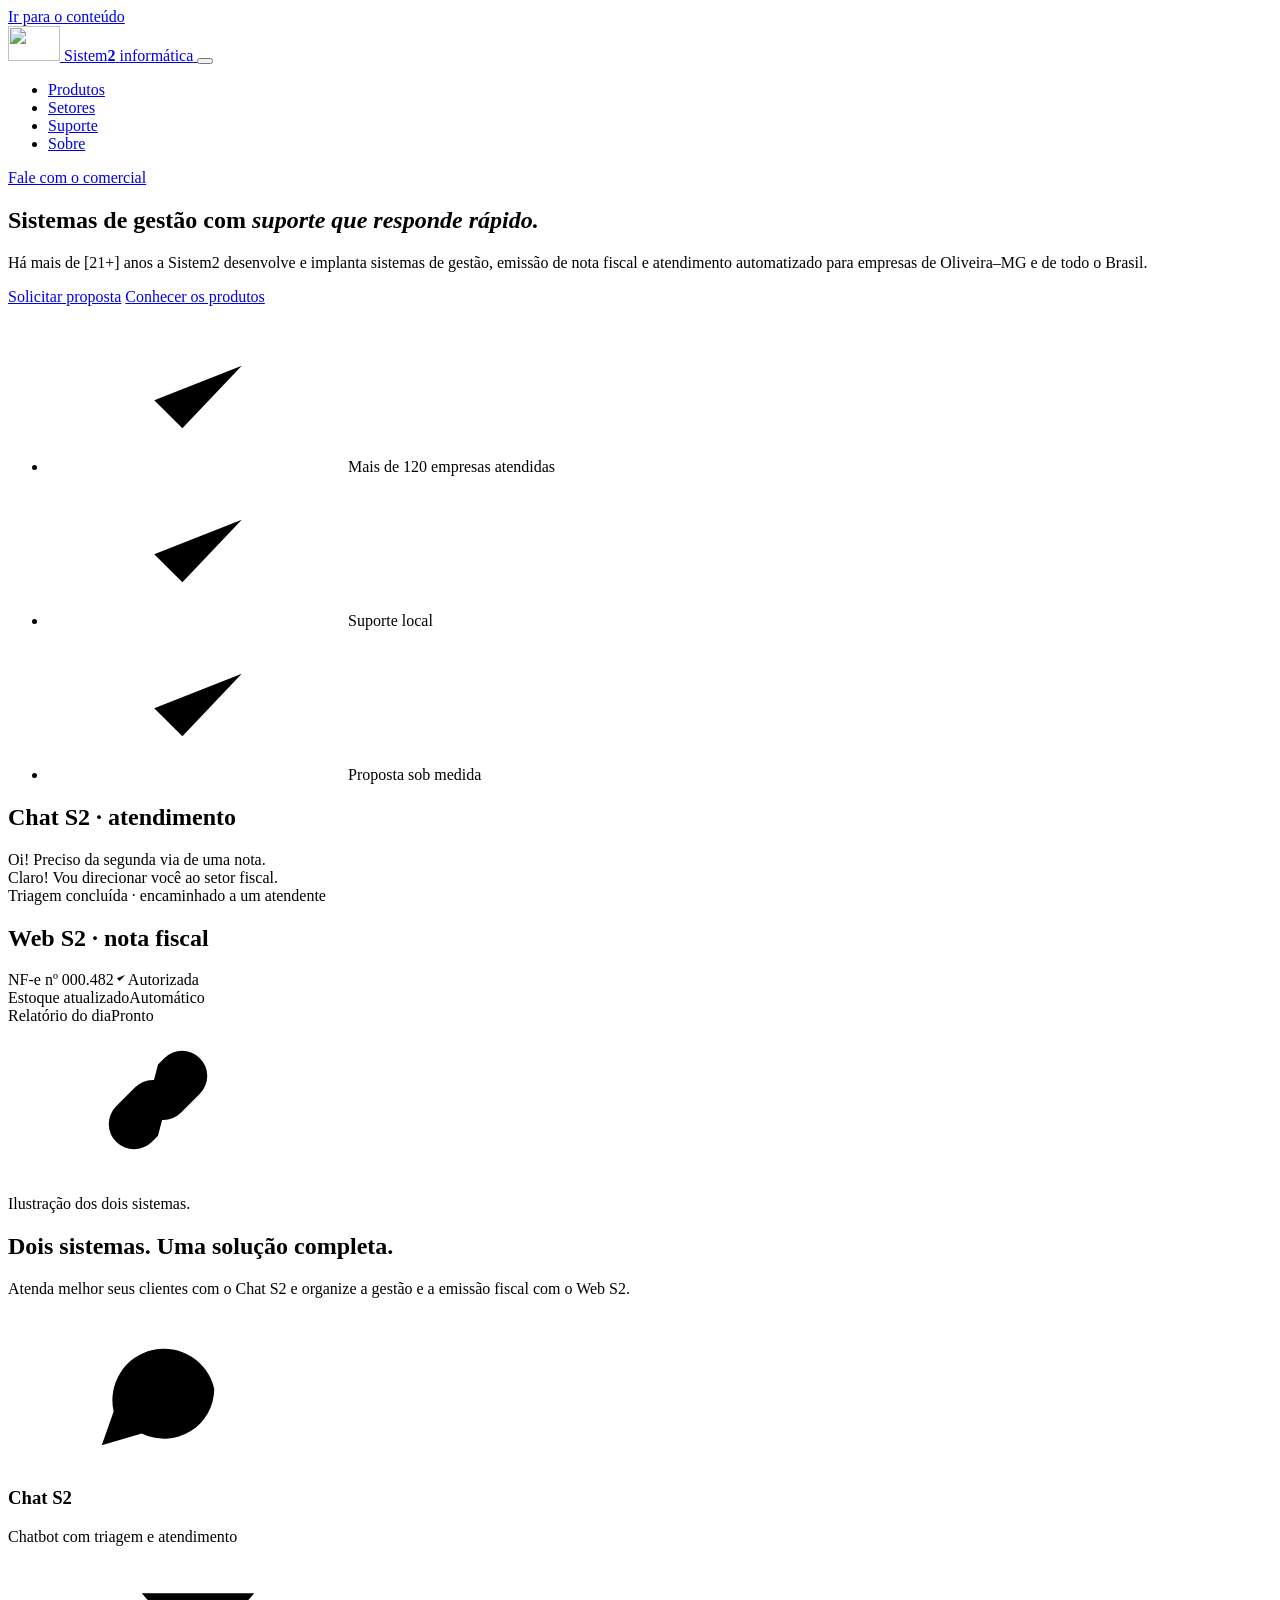
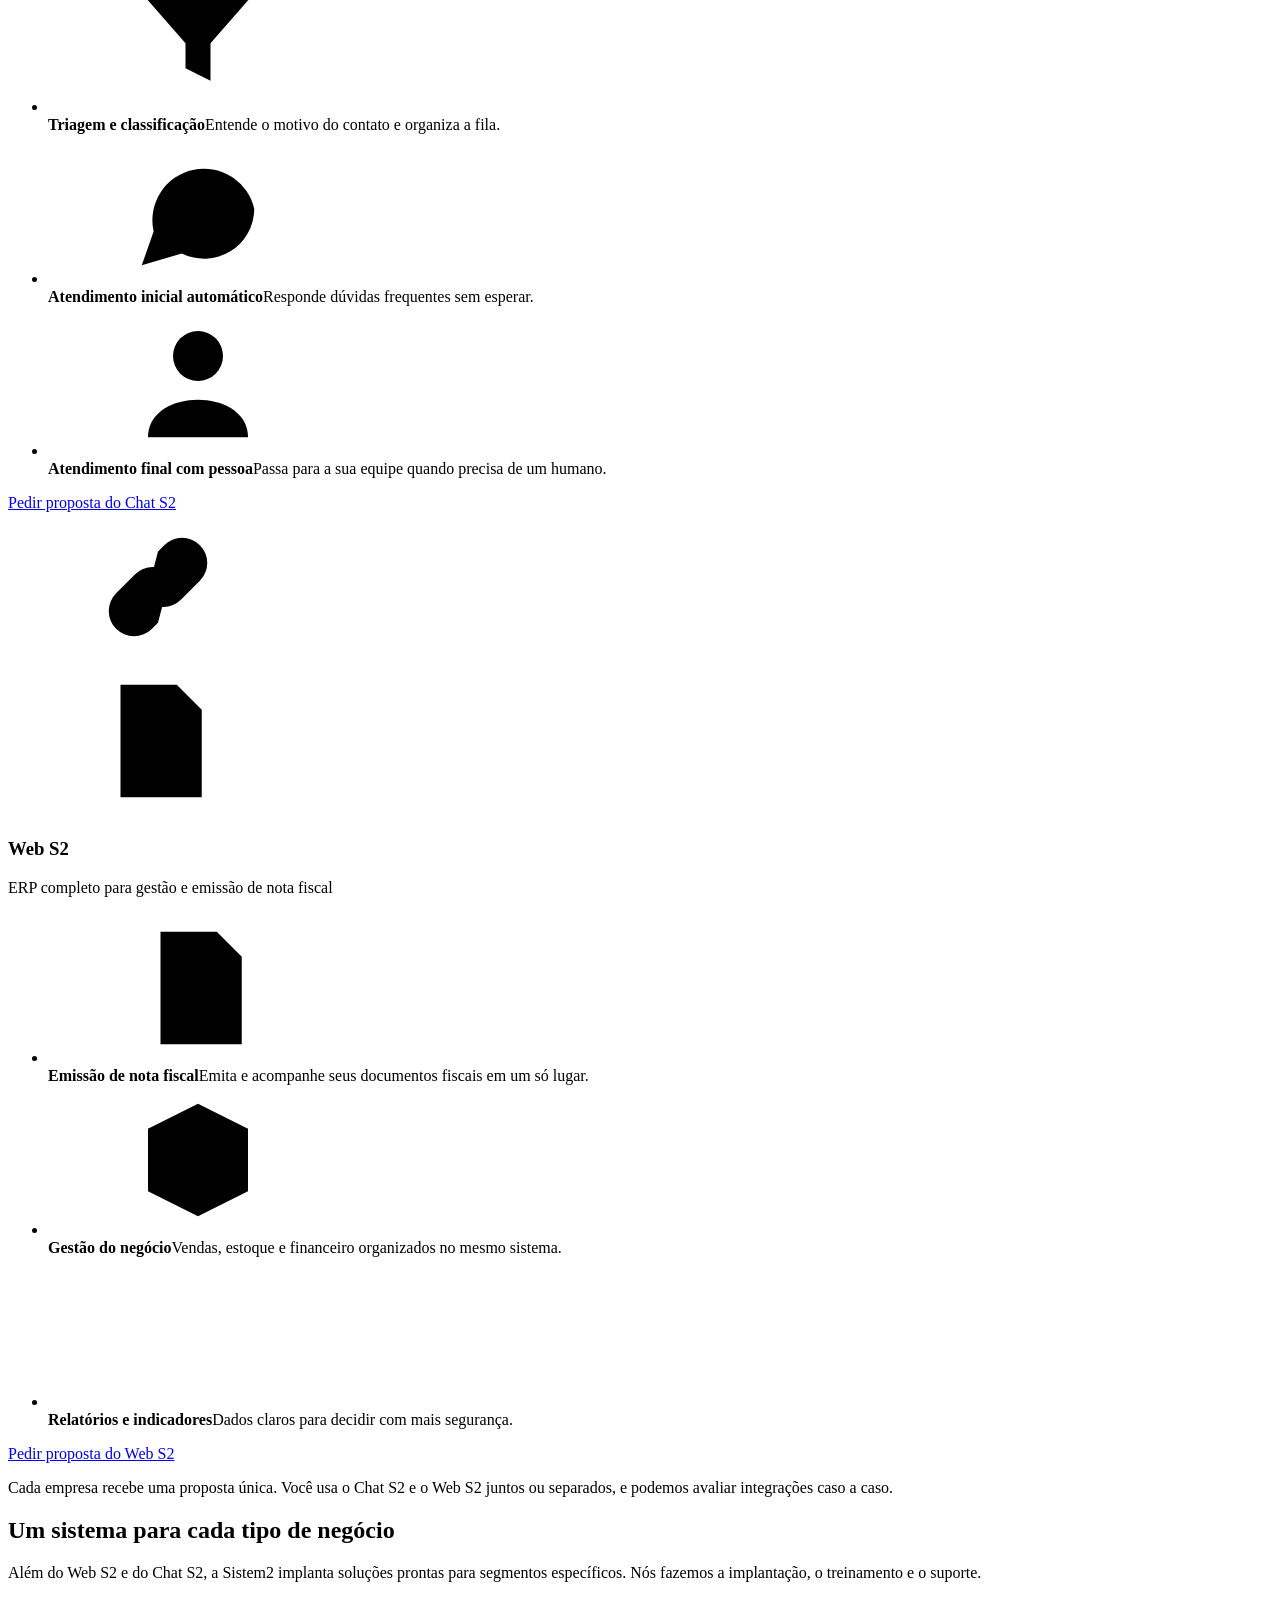
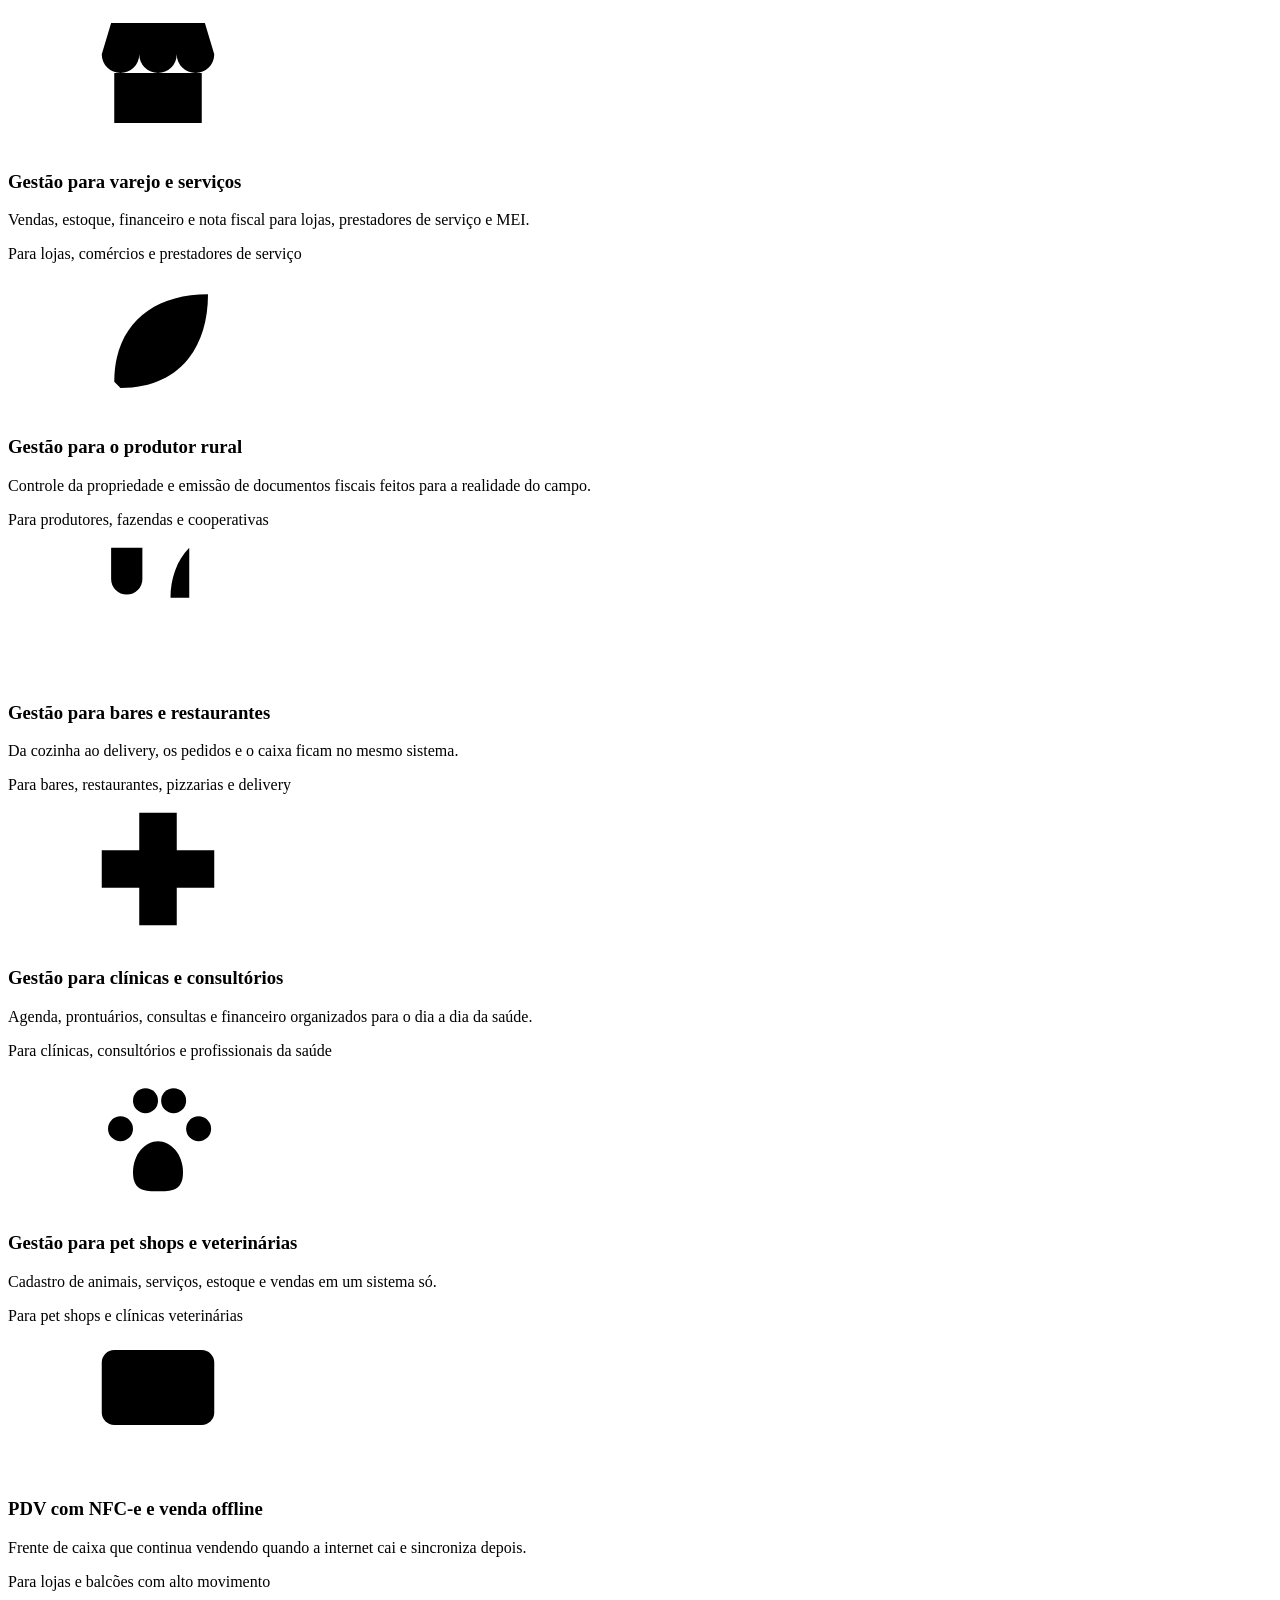
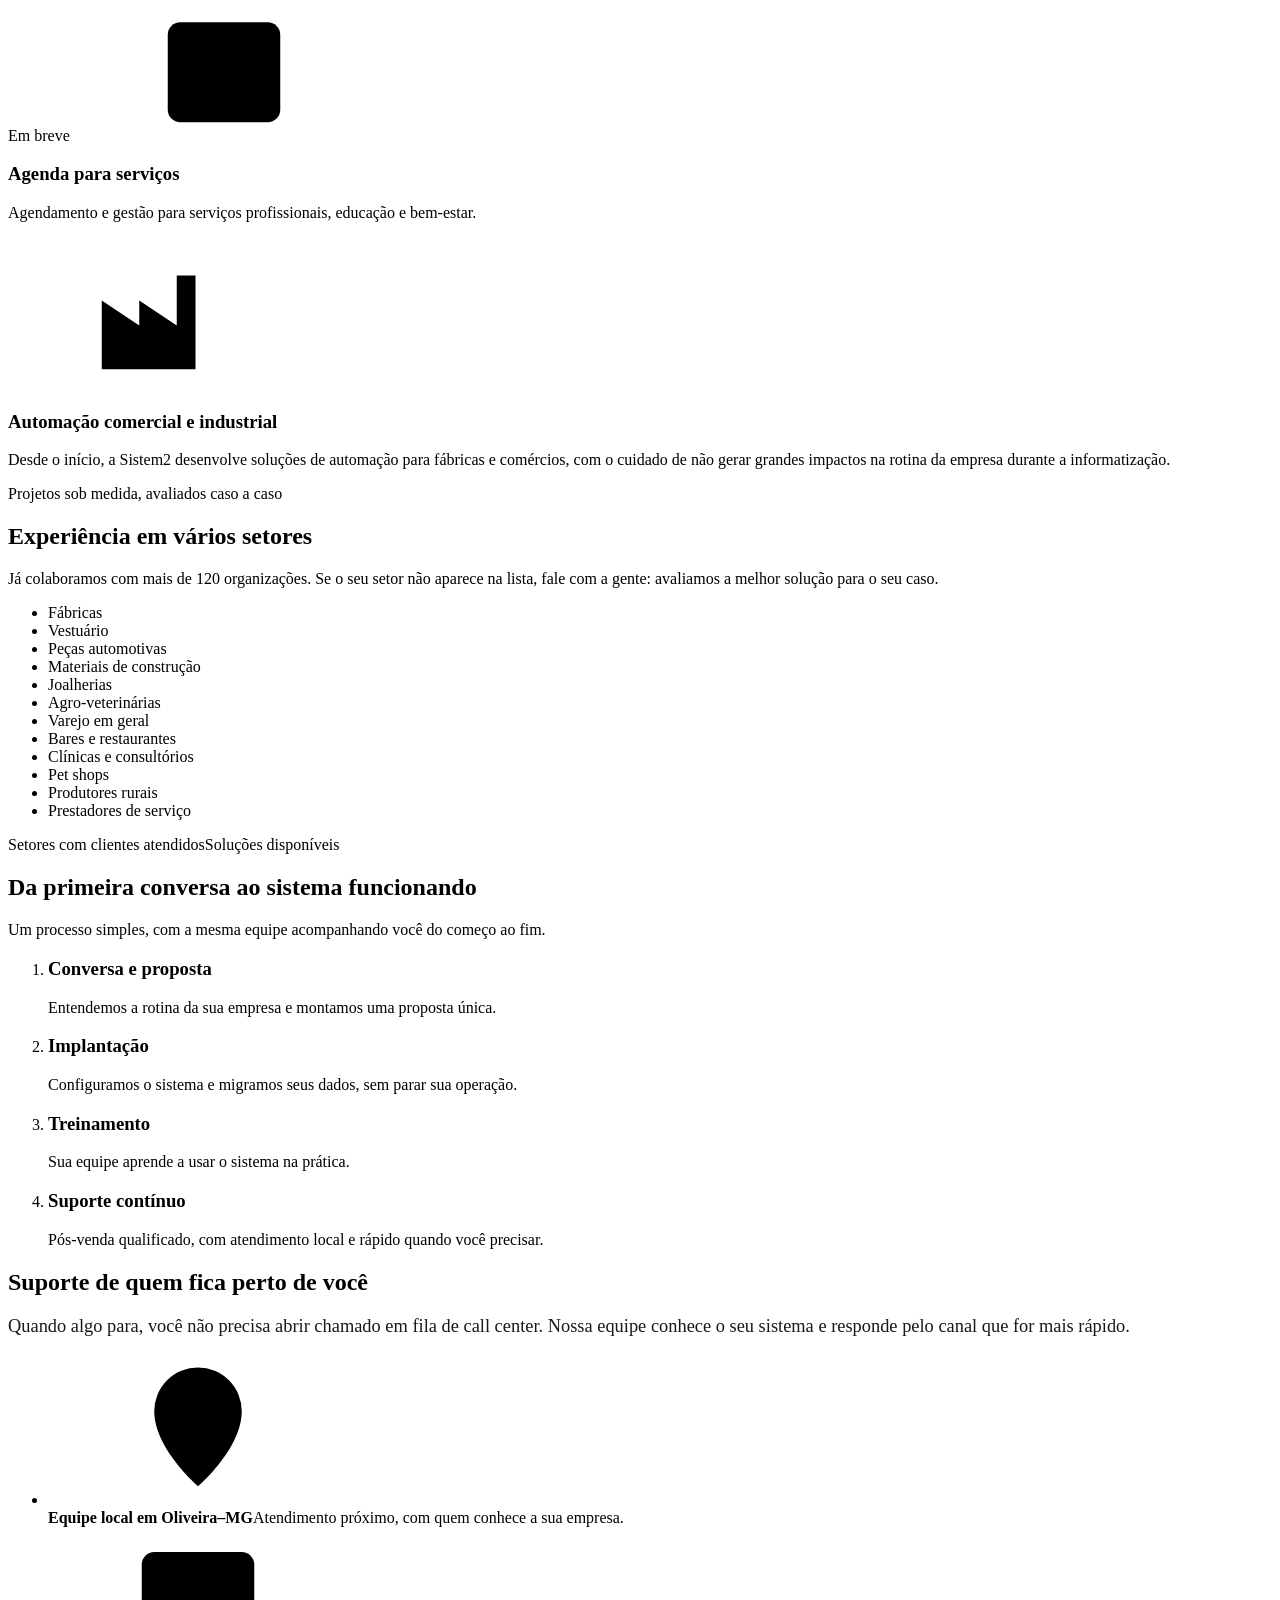
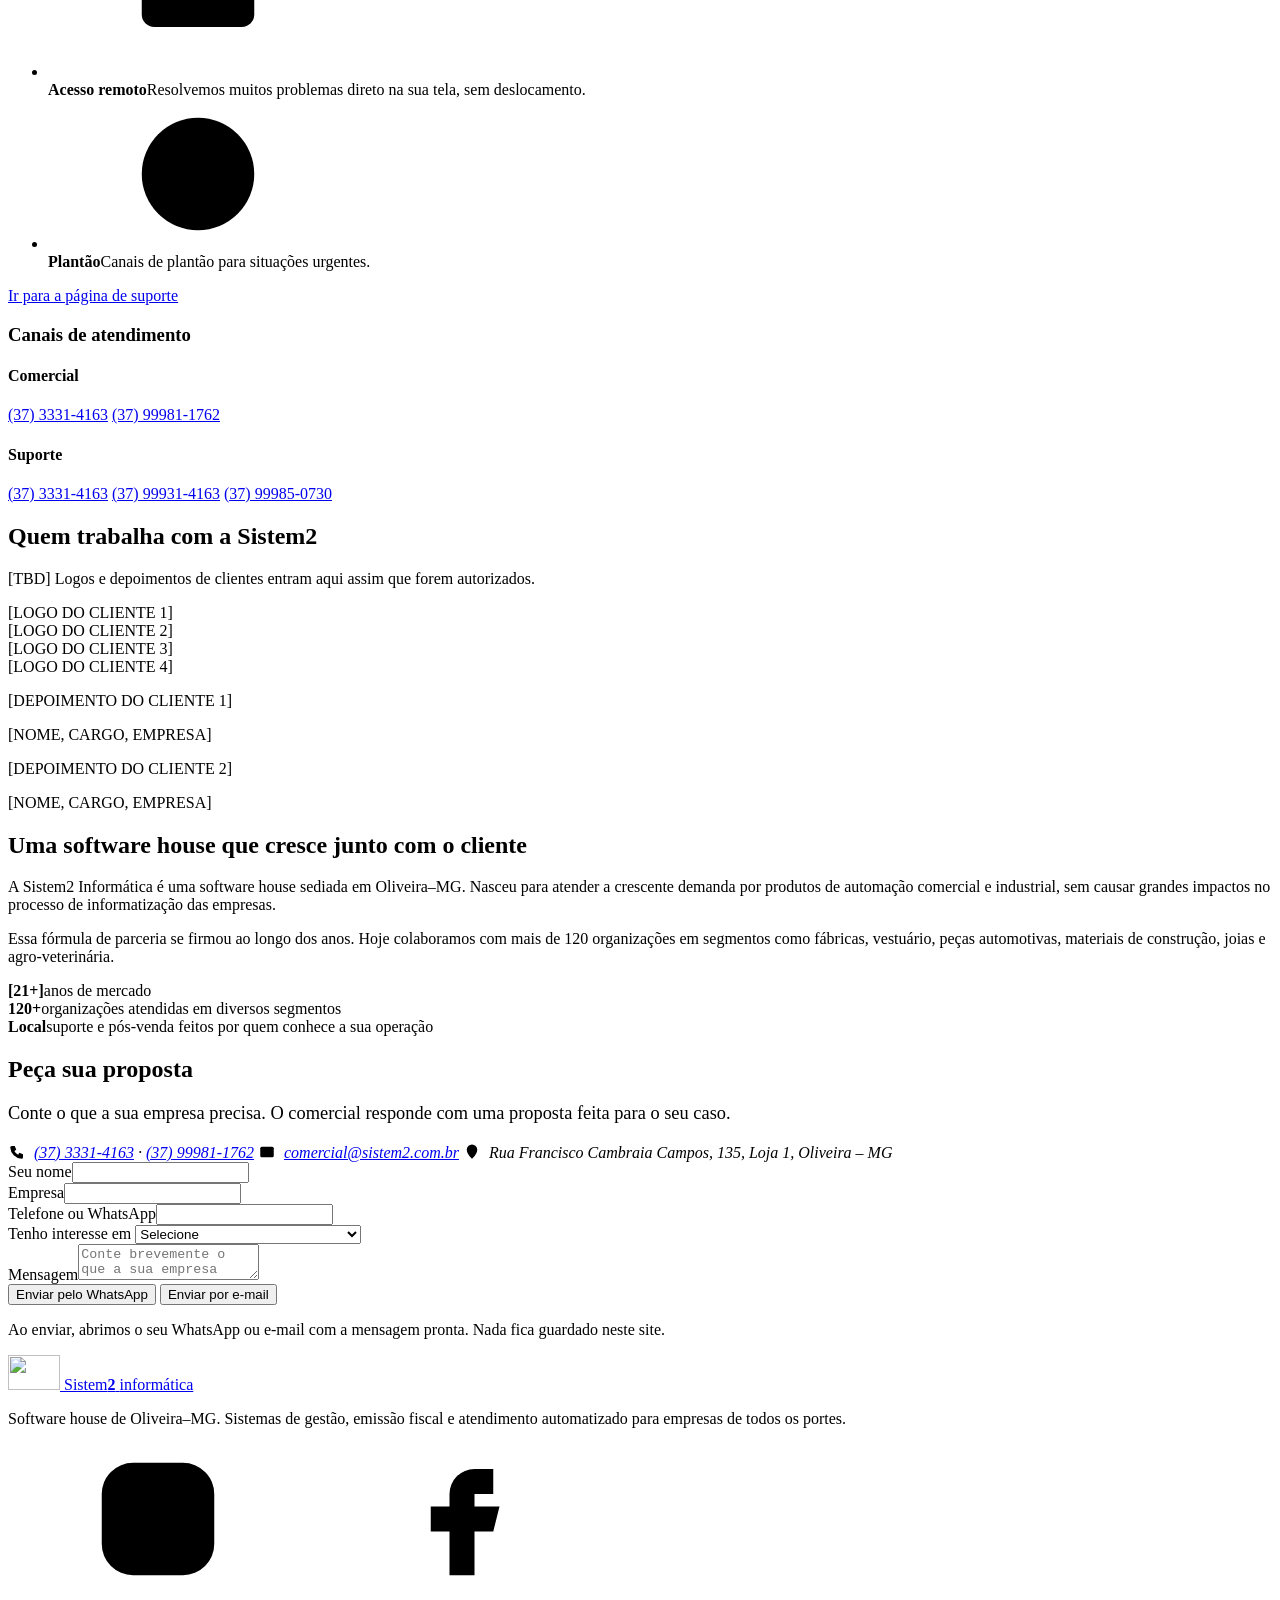
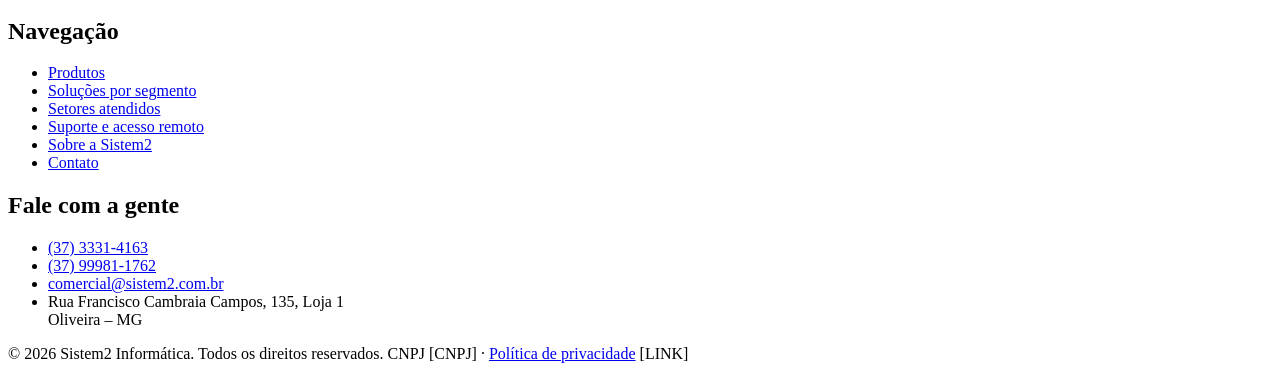
==== index.html @ 1f95187e "Add files via upload" ====
<!DOCTYPE html>
<html lang="pt-BR">
<head>
  <meta charset="utf-8">
  <meta name="viewport" content="width=device-width, initial-scale=1">
  <title>Sistem2 Informática — Software house em Oliveira–MG</title>
  <meta name="description" content="Software house de Oliveira–MG. Sistemas de gestão e emissão fiscal (Web S2), chatbot de atendimento (Chat S2) e soluções por segmento, com suporte local e rápido.">
  <meta name="theme-color" content="#d3161c">
  <meta property="og:title" content="Sistem2 Informática — Software house em Oliveira–MG">
  <meta property="og:description" content="Sistemas de gestão, emissão fiscal e atendimento automatizado, com suporte local e rápido.">
  <meta property="og:type" content="website">
  <meta property="og:locale" content="pt_BR">
  <link rel="icon" href="assets/img/logo-mark.svg" type="image/svg+xml">
  <link rel="preconnect" href="https://fonts.googleapis.com">
  <link rel="preconnect" href="https://fonts.gstatic.com" crossorigin>
  <link href="https://fonts.googleapis.com/css2?family=Bricolage+Grotesque:opsz,wght@12..96,500..800&family=Figtree:wght@400;500;600;700&display=swap" rel="stylesheet">
  <link rel="stylesheet" href="assets/css/styles.css">
  <script type="application/ld+json">
  {
    "@context": "https://schema.org",
    "@type": "Organization",
    "name": "Sistem2 Informática",
    "url": "http://sistem2.com.br",
    "email": "comercial@sistem2.com.br",
    "telephone": "+55-37-3331-4163",
    "address": {
      "@type": "PostalAddress",
      "streetAddress": "Rua Francisco Cambraia Campos, 135, Loja 1",
      "addressLocality": "Oliveira",
      "addressRegion": "MG",
      "addressCountry": "BR"
    }
  }
  </script>
</head>
<body>
<svg xmlns="http://www.w3.org/2000/svg" style="display:none" aria-hidden="true">
  <symbol id="i-chat" viewBox="0 0 24 24"><path d="M21 12a8 8 0 0 1-11.6 7.1L3 21l1.9-5.4A8 8 0 1 1 21 12z"/><path d="M8.5 12h.01M12 12h.01M15.5 12h.01"/></symbol>
  <symbol id="i-doc" viewBox="0 0 24 24"><path d="M6 3h9l4 4v14H6z"/><path d="M14 3v5h5M9 13h7M9 17h5"/></symbol>
  <symbol id="i-funnel" viewBox="0 0 24 24"><path d="M3 5h18l-7 8v6l-4-2v-4z"/></symbol>
  <symbol id="i-user" viewBox="0 0 24 24"><circle cx="12" cy="8" r="4"/><path d="M4 21c0-4 4-6 8-6s8 2 8 6"/></symbol>
  <symbol id="i-chart" viewBox="0 0 24 24"><path d="M5 20V11M11 20V4M17 20v-7M3 20h18"/></symbol>
  <symbol id="i-box" viewBox="0 0 24 24"><path d="M12 3l8 4v10l-8 4-8-4V7z"/><path d="M4 7l8 4 8-4M12 11v10"/></symbol>
  <symbol id="i-link" viewBox="0 0 24 24"><path d="M10 14a4 4 0 0 0 5.7 0l3-3a4 4 0 0 0-5.7-5.7l-1 1M14 10a4 4 0 0 0-5.7 0l-3 3a4 4 0 0 0 5.7 5.7l1-1"/></symbol>
  <symbol id="i-check" viewBox="0 0 24 24"><path d="M5 12.5l4.5 4.5L19 7"/></symbol>
  <symbol id="i-phone" viewBox="0 0 24 24"><path d="M5 4h4l2 5-2.5 1.5a11 11 0 0 0 5 5L15 13l5 2v4a2 2 0 0 1-2 2A16 16 0 0 1 3 6a2 2 0 0 1 2-2z"/></symbol>
  <symbol id="i-shield" viewBox="0 0 24 24"><path d="M12 3l8 3v6c0 5-3.5 8-8 9-4.5-1-8-4-8-9V6z"/><path d="M8.5 12l2.5 2.5 4.5-5"/></symbol>
  <symbol id="i-gear" viewBox="0 0 24 24"><circle cx="12" cy="12" r="3.5"/><path d="M12 2.5v3M12 18.5v3M2.5 12h3M18.5 12h3M5.3 5.3l2.1 2.1M16.6 16.6l2.1 2.1M5.3 18.7l2.1-2.1M16.6 7.4l2.1-2.1"/></symbol>
  <symbol id="i-gauge" viewBox="0 0 24 24"><path d="M4 17a8.5 8.5 0 1 1 16 0"/><path d="M12 17l4-5"/></symbol>
  <symbol id="i-store" viewBox="0 0 24 24"><path d="M3 9l1.5-5h15L21 9a3 3 0 0 1-6 0 3 3 0 0 1-6 0 3 3 0 0 1-6 0z"/><path d="M5 12v8h14v-8"/></symbol>
  <symbol id="i-leaf" viewBox="0 0 24 24"><path d="M5 19c0-9 6-14 15-14 0 9-5 15-14 15"/><path d="M5 19l8-8"/></symbol>
  <symbol id="i-utensils" viewBox="0 0 24 24"><path d="M7 3v8M4.5 3v5a2.5 2.5 0 0 0 5 0V3M7 11v10M17 3c-2 2-3 5-3 8h3v10"/></symbol>
  <symbol id="i-cross" viewBox="0 0 24 24"><path d="M9 3h6v6h6v6h-6v6H9v-6H3V9h6z"/></symbol>
  <symbol id="i-paw" viewBox="0 0 24 24"><circle cx="6" cy="11" r="2"/><circle cx="10" cy="6.5" r="2"/><circle cx="14.5" cy="6.5" r="2"/><circle cx="18.5" cy="11" r="2"/><path d="M8 18c0-3 2-5 4-5s4 2 4 5-2 3-4 3-4 0-4-3z"/></symbol>
  <symbol id="i-pos" viewBox="0 0 24 24"><rect x="3" y="4" width="18" height="12" rx="2"/><path d="M8 20h8M12 16v4"/></symbol>
  <symbol id="i-calendar" viewBox="0 0 24 24"><rect x="3" y="5" width="18" height="16" rx="2"/><path d="M3 10h18M8 3v4M16 3v4"/></symbol>
  <symbol id="i-factory" viewBox="0 0 24 24"><path d="M3 21V10l6 4v-4l6 4V6h3v15z"/><path d="M3 21h18"/></symbol>
  <symbol id="i-mail" viewBox="0 0 24 24"><rect x="3" y="5" width="18" height="14" rx="2"/><path d="M3 7l9 6 9-6"/></symbol>
  <symbol id="i-pin" viewBox="0 0 24 24"><path d="M12 21s7-6 7-12a7 7 0 0 0-14 0c0 6 7 12 7 12z"/><circle cx="12" cy="9" r="2.5"/></symbol>
  <symbol id="i-clock" viewBox="0 0 24 24"><circle cx="12" cy="12" r="9"/><path d="M12 7v5l3 2"/></symbol>
  <symbol id="i-download" viewBox="0 0 24 24"><path d="M12 4v11M7 11l5 5 5-5M5 20h14"/></symbol>
  <symbol id="i-monitor" viewBox="0 0 24 24"><rect x="3" y="4" width="18" height="12" rx="2"/><path d="M8 20h8M12 16v4"/></symbol>
  <symbol id="i-instagram" viewBox="0 0 24 24"><rect x="3" y="3" width="18" height="18" rx="5"/><circle cx="12" cy="12" r="4"/><path d="M17.5 6.5h.01"/></symbol>
  <symbol id="i-facebook" viewBox="0 0 24 24"><path d="M14 8h3V4h-3a4 4 0 0 0-4 4v2H7v4h3v7h4v-7h3l1-4h-4V8z"/></symbol>
  <symbol id="i-wrench" viewBox="0 0 24 24"><path d="M14.5 6.5a4 4 0 0 0 4.9 4.9L21 13l-8 8-3-3 8-8z" transform="translate(-1.5 -1.5)"/><path d="M3 21l5-5"/></symbol>
</svg>

<a class="skip-link" href="#conteudo">Ir para o conteúdo</a>
<header class="site-header">
  <div class="wrap header-inner">
    <a class="brand" href="index.html" aria-label="Sistem2 Informática — página inicial">
      <img src="assets/img/logo-mark.svg" alt="" width="52" height="35">
      <span class="brand-text">
        <span class="brand-name">Sistem<b>2</b></span>
        <span class="brand-sub">informática</span>
      </span>
    </a>
    <button class="nav-toggle" type="button" aria-expanded="false" aria-controls="menu" aria-label="Abrir menu"><span></span></button>
    <nav class="nav" id="menu" aria-label="Principal">
      <ul>
        <li><a href="index.html#produtos">Produtos</a></li>
        <li><a href="index.html#setores">Setores</a></li>
        <li><a href="suporte.html" >Suporte</a></li>
        <li><a href="index.html#sobre">Sobre</a></li>
      </ul>
      <a class="btn btn-primary" href="index.html#contato">Fale com o comercial</a>
    </nav>
  </div>
</header>


<main id="conteudo">

  <!-- ===== Hero ===== -->
  <section class="hero" aria-labelledby="hero-title">
    <div class="wrap hero-grid">
      <div class="hero-intro">
        <h1 id="hero-title">Sistemas de gestão com <em>suporte que responde rápido.</em></h1>
        <p class="hero-lead">Há mais de <span class="tbd">[21+]</span> anos a Sistem2 desenvolve e implanta sistemas de gestão, emissão de nota fiscal e atendimento automatizado para empresas de Oliveira–MG e de todo o Brasil.</p>
        <div class="hero-actions">
          <a class="btn btn-primary" href="#contato">Solicitar proposta</a>
          <a class="btn btn-ghost" href="#produtos">Conhecer os produtos</a>
        </div>
        <ul class="hero-proof">
          <li><svg class="i" aria-hidden="true"><use href="#i-check"/></svg>Mais de 120 empresas atendidas</li>
          <li><svg class="i" aria-hidden="true"><use href="#i-check"/></svg>Suporte local</li>
          <li><svg class="i" aria-hidden="true"><use href="#i-check"/></svg>Proposta sob medida</li>
        </ul>
      </div>

      <div>
        <div class="stage" aria-label="Exemplo: atendimento automatizado e emissão de nota fiscal funcionando juntos">
          <div class="stage-card chat">
            <h2><span class="dot"></span>Chat S2 · atendimento</h2>
            <div class="bubble in">Oi! Preciso da segunda via de uma nota.</div>
            <div class="bubble out">Claro! Vou direcionar você ao setor fiscal.</div>
            <div class="bubble sys">Triagem concluída · encaminhado a um atendente</div>
          </div>
          <div class="stage-card nfe">
            <h2><span class="dot"></span>Web S2 · nota fiscal</h2>
            <div class="nf-row"><span>NF-e nº 000.482</span><span class="badge"><svg class="i" width="14" height="14" aria-hidden="true"><use href="#i-check"/></svg>Autorizada</span></div>
            <div class="nf-row"><span>Estoque atualizado</span><span>Automático</span></div>
            <div class="nf-row"><span>Relatório do dia</span><span>Pronto</span></div>
          </div>
          <div class="stage-link" aria-hidden="true"><svg class="i"><use href="#i-link"/></svg></div>
        </div>
        <p class="stage-note">Ilustração dos dois sistemas.</p>
      </div>
    </div>
  </section>

  <!-- ===== Produtos principais ===== -->
  <section class="band on-dark" id="produtos" aria-labelledby="produtos-title">
    <div class="wrap band-pad">
      <div class="section-head center">
        <h2 id="produtos-title">Dois sistemas. Uma solução completa.</h2>
        <p>Atenda melhor seus clientes com o Chat S2 e organize a gestão e a emissão fiscal com o Web S2.</p>
      </div>

      <div class="products">
        <article class="product">
          <svg class="i product-icon" aria-hidden="true"><use href="#i-chat"/></svg>
          <h3>Chat <b>S2</b></h3>
          <p class="kind">Chatbot com triagem e atendimento</p>
          <ul>
            <li><svg class="i" aria-hidden="true"><use href="#i-funnel"/></svg><div><strong>Triagem e classificação</strong><span>Entende o motivo do contato e organiza a fila.</span></div></li>
            <li><svg class="i" aria-hidden="true"><use href="#i-chat"/></svg><div><strong>Atendimento inicial automático</strong><span>Responde dúvidas frequentes sem esperar.</span></div></li>
            <li><svg class="i" aria-hidden="true"><use href="#i-user"/></svg><div><strong>Atendimento final com pessoa</strong><span>Passa para a sua equipe quando precisa de um humano.</span></div></li>
          </ul>
          <a class="btn btn-primary" href="#contato" data-interest="Chat S2">Pedir proposta do Chat S2</a>
        </article>

        <div class="chain" aria-hidden="true"><span><svg class="i"><use href="#i-link"/></svg></span></div>

        <article class="product">
          <svg class="i product-icon" aria-hidden="true"><use href="#i-doc"/></svg>
          <h3>Web <b>S2</b></h3>
          <p class="kind">ERP completo para gestão e emissão de nota fiscal</p>
          <ul>
            <li><svg class="i" aria-hidden="true"><use href="#i-doc"/></svg><div><strong>Emissão de nota fiscal</strong><span>Emita e acompanhe seus documentos fiscais em um só lugar.</span></div></li>
            <li><svg class="i" aria-hidden="true"><use href="#i-box"/></svg><div><strong>Gestão do negócio</strong><span>Vendas, estoque e financeiro organizados no mesmo sistema.</span></div></li>
            <li><svg class="i" aria-hidden="true"><use href="#i-chart"/></svg><div><strong>Relatórios e indicadores</strong><span>Dados claros para decidir com mais segurança.</span></div></li>
          </ul>
          <a class="btn btn-primary" href="#contato" data-interest="Web S2">Pedir proposta do Web S2</a>
        </article>
      </div>

      <p class="products-note">Cada empresa recebe uma proposta única. Você usa o Chat S2 e o Web S2 juntos ou separados, e podemos avaliar integrações caso a caso.</p>
    </div>
  </section>

  <!-- ===== Soluções por segmento ===== -->
  <section class="section light" id="solucoes" aria-labelledby="solucoes-title">
    <div class="wrap">
      <div class="section-head">
        <h2 id="solucoes-title">Um sistema para cada tipo de negócio</h2>
        <p>Além do Web S2 e do Chat S2, a Sistem2 implanta soluções prontas para segmentos específicos. Nós fazemos a implantação, o treinamento e o suporte.</p>
      </div>

      <div class="solutions">
        <article class="solution">
          <svg class="i ico" aria-hidden="true"><use href="#i-store"/></svg>
          <h3>Gestão para varejo e serviços</h3>
          <p>Vendas, estoque, financeiro e nota fiscal para lojas, prestadores de serviço e MEI.</p>
          <span class="for">Para lojas, comércios e prestadores de serviço</span>
        </article>
        <article class="solution">
          <svg class="i ico" aria-hidden="true"><use href="#i-leaf"/></svg>
          <h3>Gestão para o produtor rural</h3>
          <p>Controle da propriedade e emissão de documentos fiscais feitos para a realidade do campo.</p>
          <span class="for">Para produtores, fazendas e cooperativas</span>
        </article>
        <article class="solution">
          <svg class="i ico" aria-hidden="true"><use href="#i-utensils"/></svg>
          <h3>Gestão para bares e restaurantes</h3>
          <p>Da cozinha ao delivery, os pedidos e o caixa ficam no mesmo sistema.</p>
          <span class="for">Para bares, restaurantes, pizzarias e delivery</span>
        </article>
        <article class="solution">
          <svg class="i ico" aria-hidden="true"><use href="#i-cross"/></svg>
          <h3>Gestão para clínicas e consultórios</h3>
          <p>Agenda, prontuários, consultas e financeiro organizados para o dia a dia da saúde.</p>
          <span class="for">Para clínicas, consultórios e profissionais da saúde</span>
        </article>
        <article class="solution">
          <svg class="i ico" aria-hidden="true"><use href="#i-paw"/></svg>
          <h3>Gestão para pet shops e veterinárias</h3>
          <p>Cadastro de animais, serviços, estoque e vendas em um sistema só.</p>
          <span class="for">Para pet shops e clínicas veterinárias</span>
        </article>
        <article class="solution">
          <svg class="i ico" aria-hidden="true"><use href="#i-pos"/></svg>
          <h3>PDV com NFC-e e venda offline</h3>
          <p>Frente de caixa que continua vendendo quando a internet cai e sincroniza depois.</p>
          <span class="for">Para lojas e balcões com alto movimento</span>
        </article>
        <article class="solution soon">
          <span class="soon-tag">Em breve</span>
          <svg class="i ico" aria-hidden="true"><use href="#i-calendar"/></svg>
          <h3>Agenda para serviços</h3>
          <p>Agendamento e gestão para serviços profissionais, educação e bem-estar.</p>
        </article>
        <article class="solution wide">
          <svg class="i ico" aria-hidden="true"><use href="#i-factory"/></svg>
          <h3>Automação comercial e industrial</h3>
          <p>Desde o início, a Sistem2 desenvolve soluções de automação para fábricas e comércios, com o cuidado de não gerar grandes impactos na rotina da empresa durante a informatização.</p>
          <span class="for">Projetos sob medida, avaliados caso a caso</span>
        </article>
      </div>
    </div>
  </section>

  <!-- ===== Setores ===== -->
  <section class="section tint" id="setores" aria-labelledby="setores-title">
    <div class="wrap sectors">
      <div class="section-head" style="margin-bottom:0">
        <h2 id="setores-title">Experiência em vários setores</h2>
        <p style="color:var(--ink-soft)">Já colaboramos com mais de 120 organizações. Se o seu setor não aparece na lista, fale com a gente: avaliamos a melhor solução para o seu caso.</p>
      </div>
      <div>
        <ul class="sector-list">
          <li class="on">Fábricas</li>
          <li class="on">Vestuário</li>
          <li class="on">Peças automotivas</li>
          <li class="on">Materiais de construção</li>
          <li class="on">Joalherias</li>
          <li class="on">Agro-veterinárias</li>
          <li>Varejo em geral</li>
          <li>Bares e restaurantes</li>
          <li>Clínicas e consultórios</li>
          <li>Pet shops</li>
          <li>Produtores rurais</li>
          <li>Prestadores de serviço</li>
        </ul>
        <p class="legend"><span><i style="background:var(--red)"></i>Setores com clientes atendidos</span><span><i style="background:var(--line)"></i>Soluções disponíveis</span></p>
      </div>
    </div>
  </section>

  <!-- ===== Como trabalhamos ===== -->
  <section class="section light" aria-labelledby="como-title">
    <div class="wrap">
      <div class="section-head">
        <h2 id="como-title">Da primeira conversa ao sistema funcionando</h2>
        <p>Um processo simples, com a mesma equipe acompanhando você do começo ao fim.</p>
      </div>
      <ol class="steps">
        <li><h3>Conversa e proposta</h3><p>Entendemos a rotina da sua empresa e montamos uma proposta única.</p></li>
        <li><h3>Implantação</h3><p>Configuramos o sistema e migramos seus dados, sem parar sua operação.</p></li>
        <li><h3>Treinamento</h3><p>Sua equipe aprende a usar o sistema na prática.</p></li>
        <li><h3>Suporte contínuo</h3><p>Pós-venda qualificado, com atendimento local e rápido quando você precisar.</p></li>
      </ol>
    </div>
  </section>

  <!-- ===== Atendimento ===== -->
  <section class="band on-dark" id="atendimento" aria-labelledby="atend-title">
    <div class="wrap band-pad">
      <div class="support">
        <div>
          <h2 id="atend-title">Suporte de quem fica perto de você</h2>
          <p style="font-size:1.15rem;opacity:.9">Quando algo para, você não precisa abrir chamado em fila de call center. Nossa equipe conhece o seu sistema e responde pelo canal que for mais rápido.</p>
          <ul class="support-list">
            <li><svg class="i" aria-hidden="true"><use href="#i-pin"/></svg><div><strong>Equipe local em Oliveira–MG</strong><span>Atendimento próximo, com quem conhece a sua empresa.</span></div></li>
            <li><svg class="i" aria-hidden="true"><use href="#i-monitor"/></svg><div><strong>Acesso remoto</strong><span>Resolvemos muitos problemas direto na sua tela, sem deslocamento.</span></div></li>
            <li><svg class="i" aria-hidden="true"><use href="#i-clock"/></svg><div><strong>Plantão</strong><span>Canais de plantão para situações urgentes.</span></div></li>
          </ul>
          <a class="btn btn-light" href="suporte.html">Ir para a página de suporte</a>
        </div>
        <div class="contact-card">
          <h3>Canais de atendimento</h3>
          <div class="phone-group">
            <h4>Comercial</h4>
            <a href="tel:+553733314163">(37) 3331-4163</a>
            <a href="tel:+5537999811762">(37) 99981-1762</a>
          </div>
          <div class="phone-group">
            <h4>Suporte</h4>
            <a href="tel:+553733314163">(37) 3331-4163</a>
            <a href="tel:+5537999314163">(37) 99931-4163</a>
            <a href="tel:+5537999850730">(37) 99985-0730</a>
          </div>
        </div>
      </div>
    </div>
  </section>

  <!-- ===== Clientes (TBD) ===== -->
  <section class="section light" id="clientes" aria-labelledby="clientes-title">
    <div class="wrap">
      <div class="section-head">
        <h2 id="clientes-title">Quem trabalha com a Sistem2</h2>
        <p><span class="tbd">[TBD]</span> Logos e depoimentos de clientes entram aqui assim que forem autorizados.</p>
      </div>
      <div class="logos">
        <div class="logo-slot"><span class="tbd">[LOGO DO CLIENTE 1]</span></div>
        <div class="logo-slot"><span class="tbd">[LOGO DO CLIENTE 2]</span></div>
        <div class="logo-slot"><span class="tbd">[LOGO DO CLIENTE 3]</span></div>
        <div class="logo-slot"><span class="tbd">[LOGO DO CLIENTE 4]</span></div>
      </div>
      <div class="quotes">
        <blockquote class="quote" style="margin:0">
          <p><span class="tbd">[DEPOIMENTO DO CLIENTE 1]</span></p>
          <footer><span class="tbd">[NOME, CARGO, EMPRESA]</span></footer>
        </blockquote>
        <blockquote class="quote" style="margin:0">
          <p><span class="tbd">[DEPOIMENTO DO CLIENTE 2]</span></p>
          <footer><span class="tbd">[NOME, CARGO, EMPRESA]</span></footer>
        </blockquote>
      </div>
    </div>
  </section>

  <!-- ===== Sobre ===== -->
  <section class="section tint" id="sobre" aria-labelledby="sobre-title">
    <div class="wrap about">
      <div>
        <h2 id="sobre-title">Uma software house que cresce junto com o cliente</h2>
        <p>A Sistem2 Informática é uma software house sediada em Oliveira–MG. Nasceu para atender a crescente demanda por produtos de automação comercial e industrial, sem causar grandes impactos no processo de informatização das empresas.</p>
        <p>Essa fórmula de parceria se firmou ao longo dos anos. Hoje colaboramos com mais de 120 organizações em segmentos como fábricas, vestuário, peças automotivas, materiais de construção, joias e agro-veterinária.</p>
      </div>
      <div class="facts">
        <div class="fact"><b><span class="tbd">[21+]</span></b><span>anos de mercado</span></div>
        <div class="fact"><b>120+</b><span>organizações atendidas em diversos segmentos</span></div>
        <div class="fact"><b>Local</b><span>suporte e pós-venda feitos por quem conhece a sua operação</span></div>
      </div>
    </div>
  </section>

  <!-- ===== Contato ===== -->
  <section class="section light" id="contato" aria-labelledby="contato-title">
    <div class="wrap contact">
      <div>
        <h2 id="contato-title">Peça sua proposta</h2>
        <p style="font-size:1.15rem;color:var(--ink-soft)">Conte o que a sua empresa precisa. O comercial responde com uma proposta feita para o seu caso.</p>
        <address>
          <span><svg class="i" width="18" height="18" aria-hidden="true" style="display:inline;vertical-align:-3px;margin-right:.5rem;color:var(--red)"><use href="#i-phone"/></svg><a href="tel:+553733314163">(37) 3331-4163</a> · <a href="tel:+5537999811762">(37) 99981-1762</a></span>
          <span><svg class="i" width="18" height="18" aria-hidden="true" style="display:inline;vertical-align:-3px;margin-right:.5rem;color:var(--red)"><use href="#i-mail"/></svg><a href="mailto:comercial@sistem2.com.br">comercial@sistem2.com.br</a></span>
          <span><svg class="i" width="18" height="18" aria-hidden="true" style="display:inline;vertical-align:-3px;margin-right:.5rem;color:var(--red)"><use href="#i-pin"/></svg>Rua Francisco Cambraia Campos, 135, Loja 1, Oliveira – MG</span>
        </address>
      </div>

      <form class="card" id="contact-form" novalidate>
        <div class="field-row">
          <div class="field"><label for="nome">Seu nome</label><input id="nome" name="nome" type="text" autocomplete="name" required></div>
          <div class="field"><label for="empresa">Empresa</label><input id="empresa" name="empresa" type="text" autocomplete="organization" required></div>
        </div>
        <div class="field-row">
          <div class="field"><label for="telefone">Telefone ou WhatsApp</label><input id="telefone" name="telefone" type="tel" autocomplete="tel" inputmode="tel" required></div>
          <div class="field">
            <label for="interesse">Tenho interesse em</label>
            <select id="interesse" name="interesse" required>
              <option value="">Selecione</option>
              <option>Web S2 (ERP e nota fiscal)</option>
              <option>Chat S2 (chatbot)</option>
              <option>Web S2 e Chat S2 juntos</option>
              <option>Sistema para o meu segmento</option>
              <option>Automação comercial ou industrial</option>
              <option>Outro assunto</option>
            </select>
          </div>
        </div>
        <div class="field"><label for="mensagem">Mensagem</label><textarea id="mensagem" name="mensagem" placeholder="Conte brevemente o que a sua empresa precisa."></textarea></div>
        <div class="form-actions">
          <button class="btn btn-primary" type="submit">Enviar pelo WhatsApp</button>
          <button class="btn btn-ghost" type="button" id="send-email">Enviar por e-mail</button>
        </div>
        <p class="form-status" id="form-status" role="status" aria-live="polite"></p>
        <p class="form-hint">Ao enviar, abrimos o seu WhatsApp ou e-mail com a mensagem pronta. Nada fica guardado neste site.</p>
      </form>
    </div>
  </section>

</main>

<footer class="site-footer on-dark">
  <div class="wrap">
    <div class="footer-grid">
      <div>
        <a class="brand" href="index.html" aria-label="Sistem2 Informática — página inicial">
          <img src="assets/img/logo-mark.svg" alt="" width="52" height="35">
          <span class="brand-text">
            <span class="brand-name">Sistem<b>2</b></span>
            <span class="brand-sub">informática</span>
          </span>
        </a>
        <p class="about-line">Software house de Oliveira–MG. Sistemas de gestão, emissão fiscal e atendimento automatizado para empresas de todos os portes.</p>
        <div class="social">
          <a href="https://www.instagram.com/sistem2informatica" target="_blank" rel="noopener" aria-label="Instagram da Sistem2"><svg class="i" aria-hidden="true"><use href="#i-instagram"/></svg></a>
          <a href="https://www.facebook.com/sistem2informatica" target="_blank" rel="noopener" aria-label="Facebook da Sistem2"><svg class="i" aria-hidden="true"><use href="#i-facebook"/></svg></a>
        </div>
      </div>
      <div>
        <h2>Navegação</h2>
        <ul>
          <li><a href="index.html#produtos">Produtos</a></li>
          <li><a href="index.html#solucoes">Soluções por segmento</a></li>
          <li><a href="index.html#setores">Setores atendidos</a></li>
          <li><a href="suporte.html">Suporte e acesso remoto</a></li>
          <li><a href="index.html#sobre">Sobre a Sistem2</a></li>
          <li><a href="index.html#contato">Contato</a></li>
        </ul>
      </div>
      <div>
        <h2>Fale com a gente</h2>
        <ul>
          <li><a href="tel:+553733314163">(37) 3331-4163</a></li>
          <li><a href="tel:+5537999811762">(37) 99981-1762</a></li>
          <li><a href="mailto:comercial@sistem2.com.br">comercial@sistem2.com.br</a></li>
          <li>Rua Francisco Cambraia Campos, 135, Loja 1<br>Oliveira – MG</li>
        </ul>
      </div>
    </div>
    <div class="footer-bottom">
      <span>© <span data-year>2026</span> Sistem2 Informática. Todos os direitos reservados.</span>
      <span>CNPJ <span class="tbd">[CNPJ]</span> · <a href="#">Política de privacidade</a> <span class="tbd">[LINK]</span></span>
    </div>
  </div>
</footer>

<script src="assets/js/main.js"></script>
<script>
  /* Pré-seleciona o interesse ao clicar em "Pedir proposta" nos cards de produto */
  document.querySelectorAll("[data-interest]").forEach(function (a) {
    a.addEventListener("click", function () {
      var map = { "Chat S2": "Chat S2 (chatbot)", "Web S2": "Web S2 (ERP e nota fiscal)" };
      var sel = document.getElementById("interesse");
      if (sel) sel.value = map[a.getAttribute("data-interest")] || "";
    });
  });
</script>
</body>
</html>
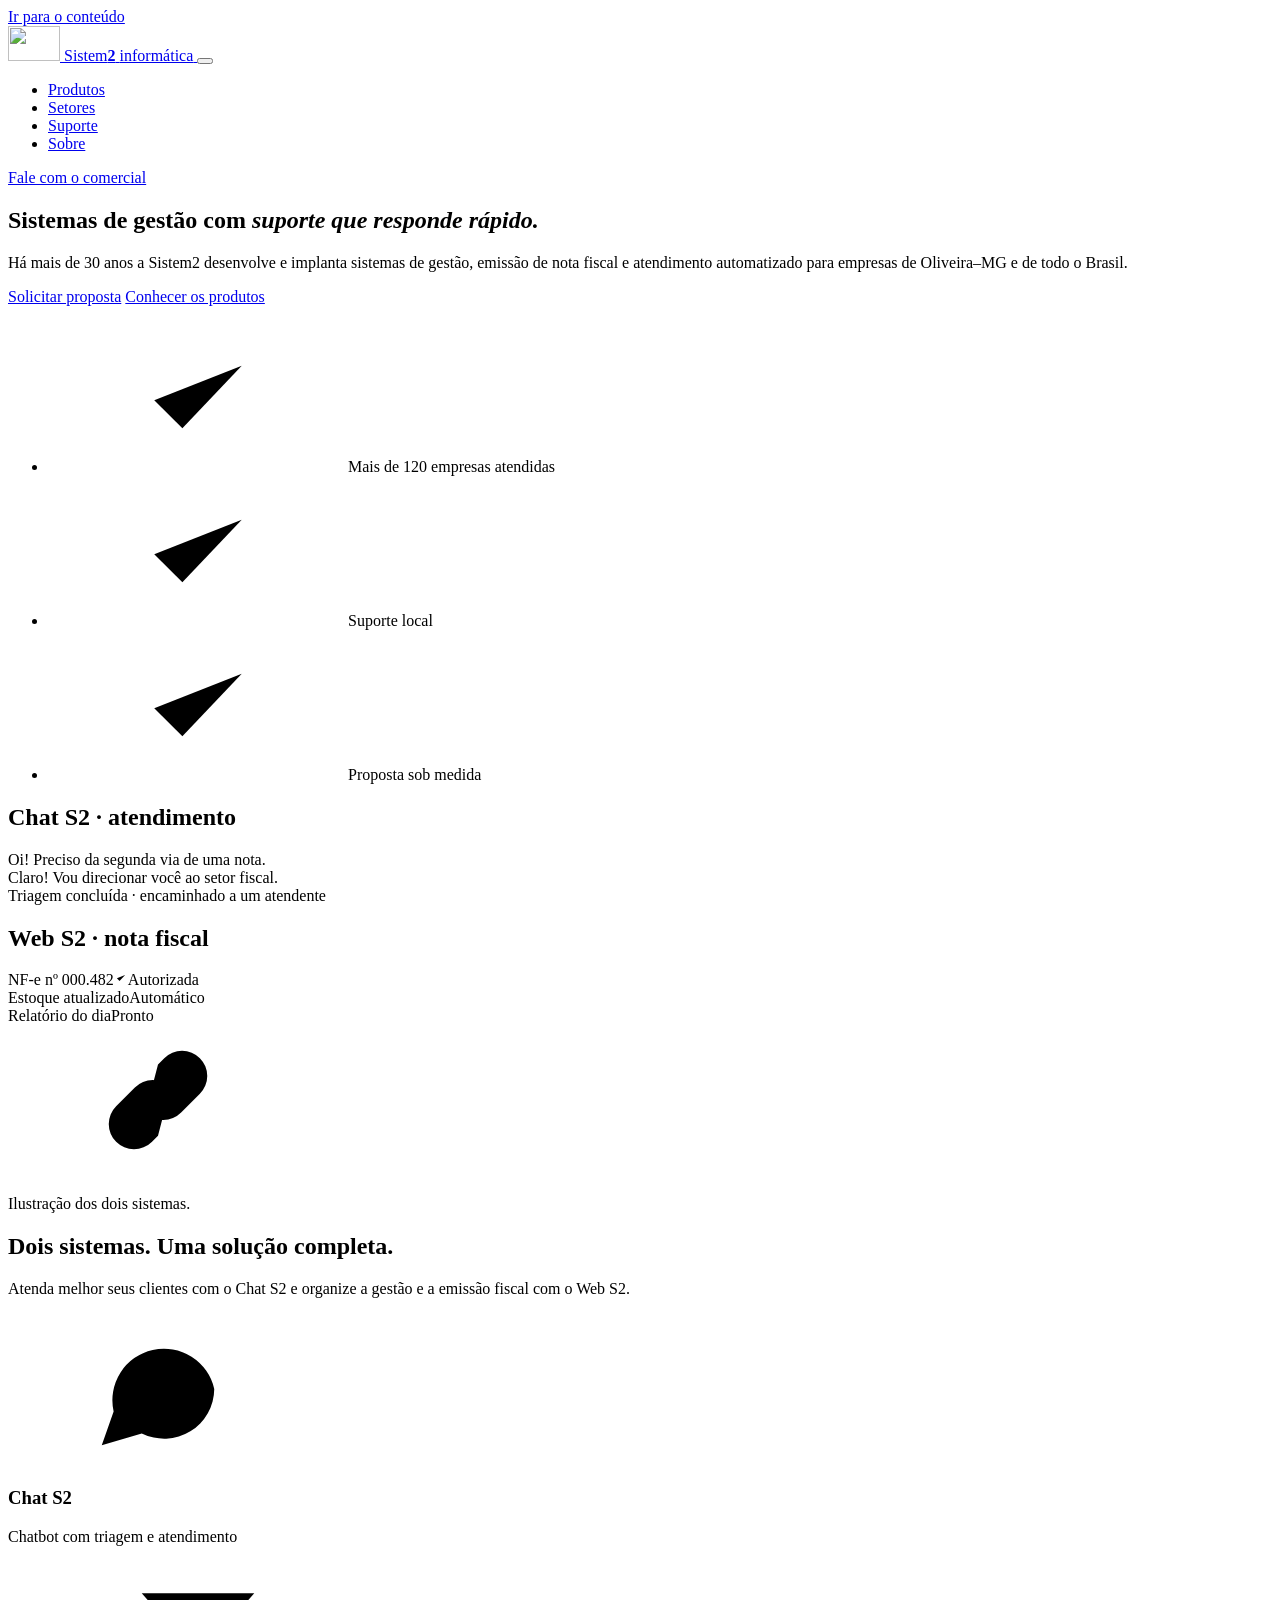
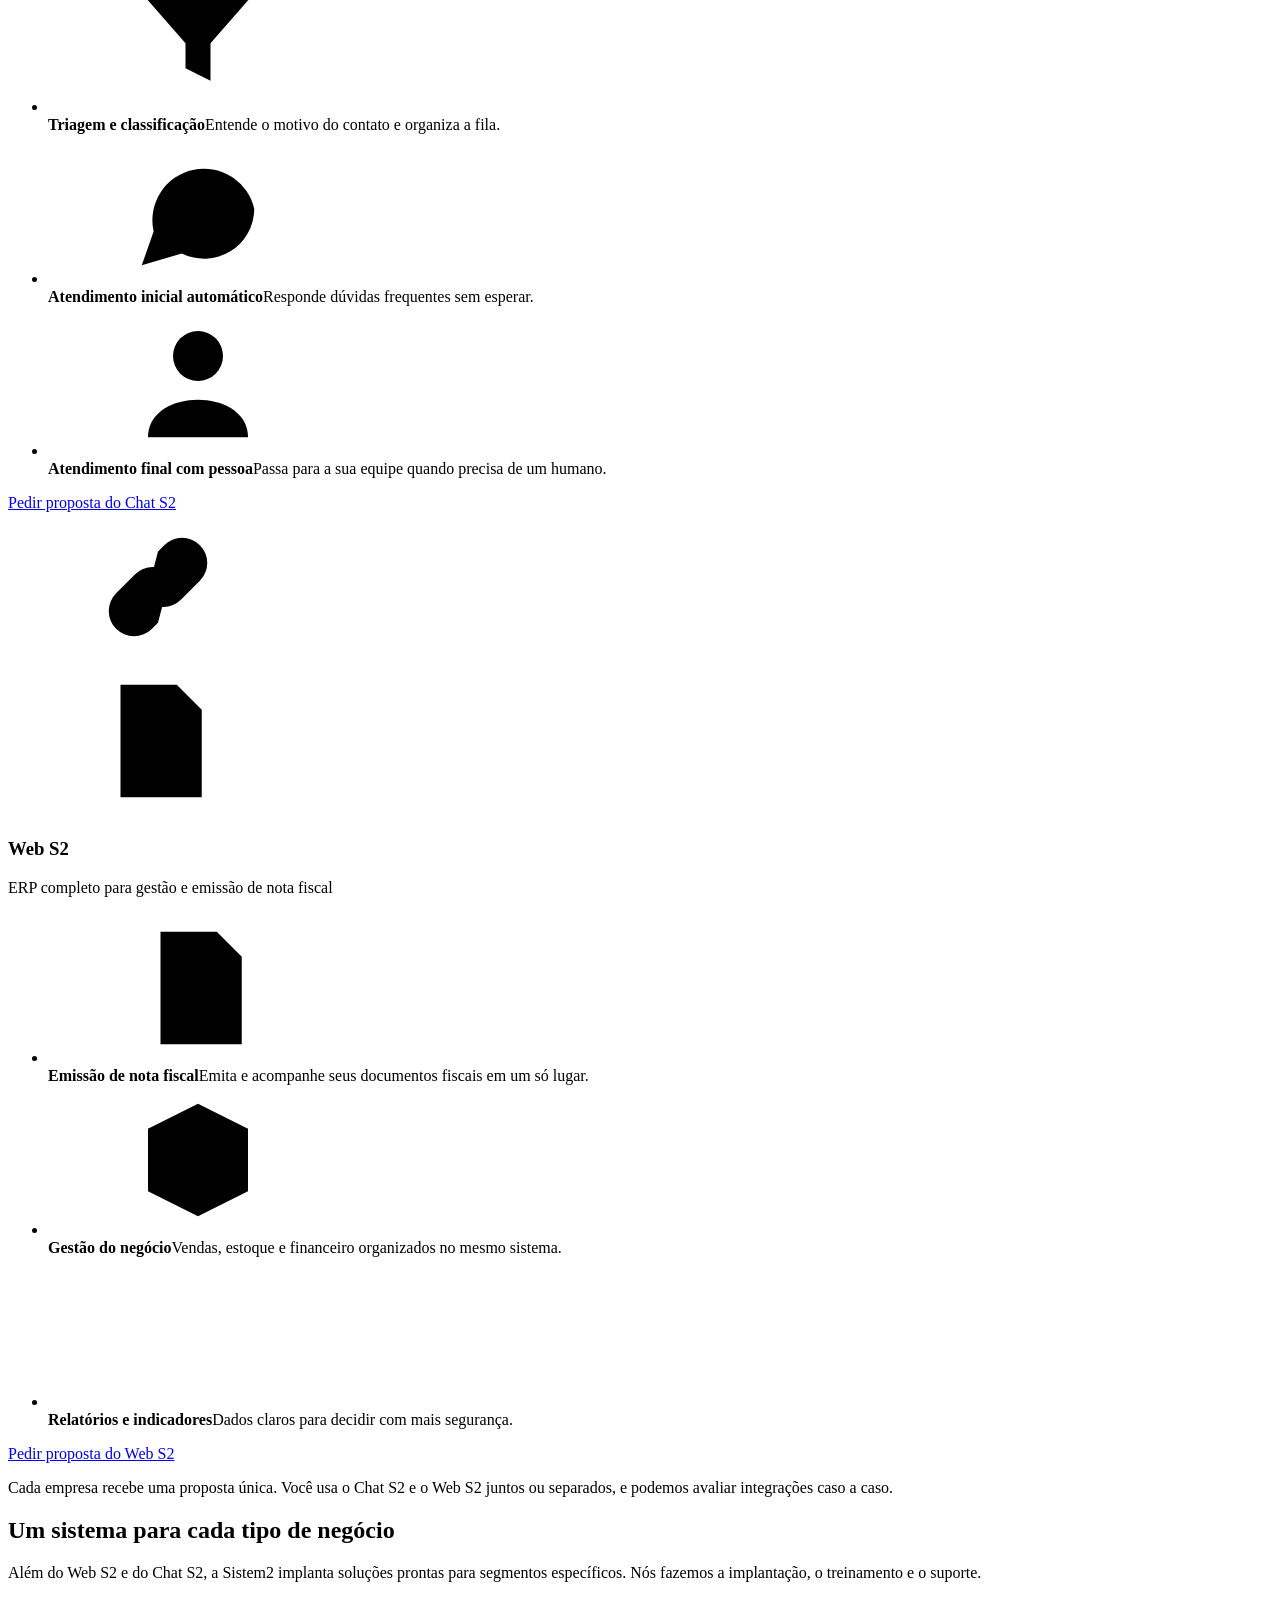
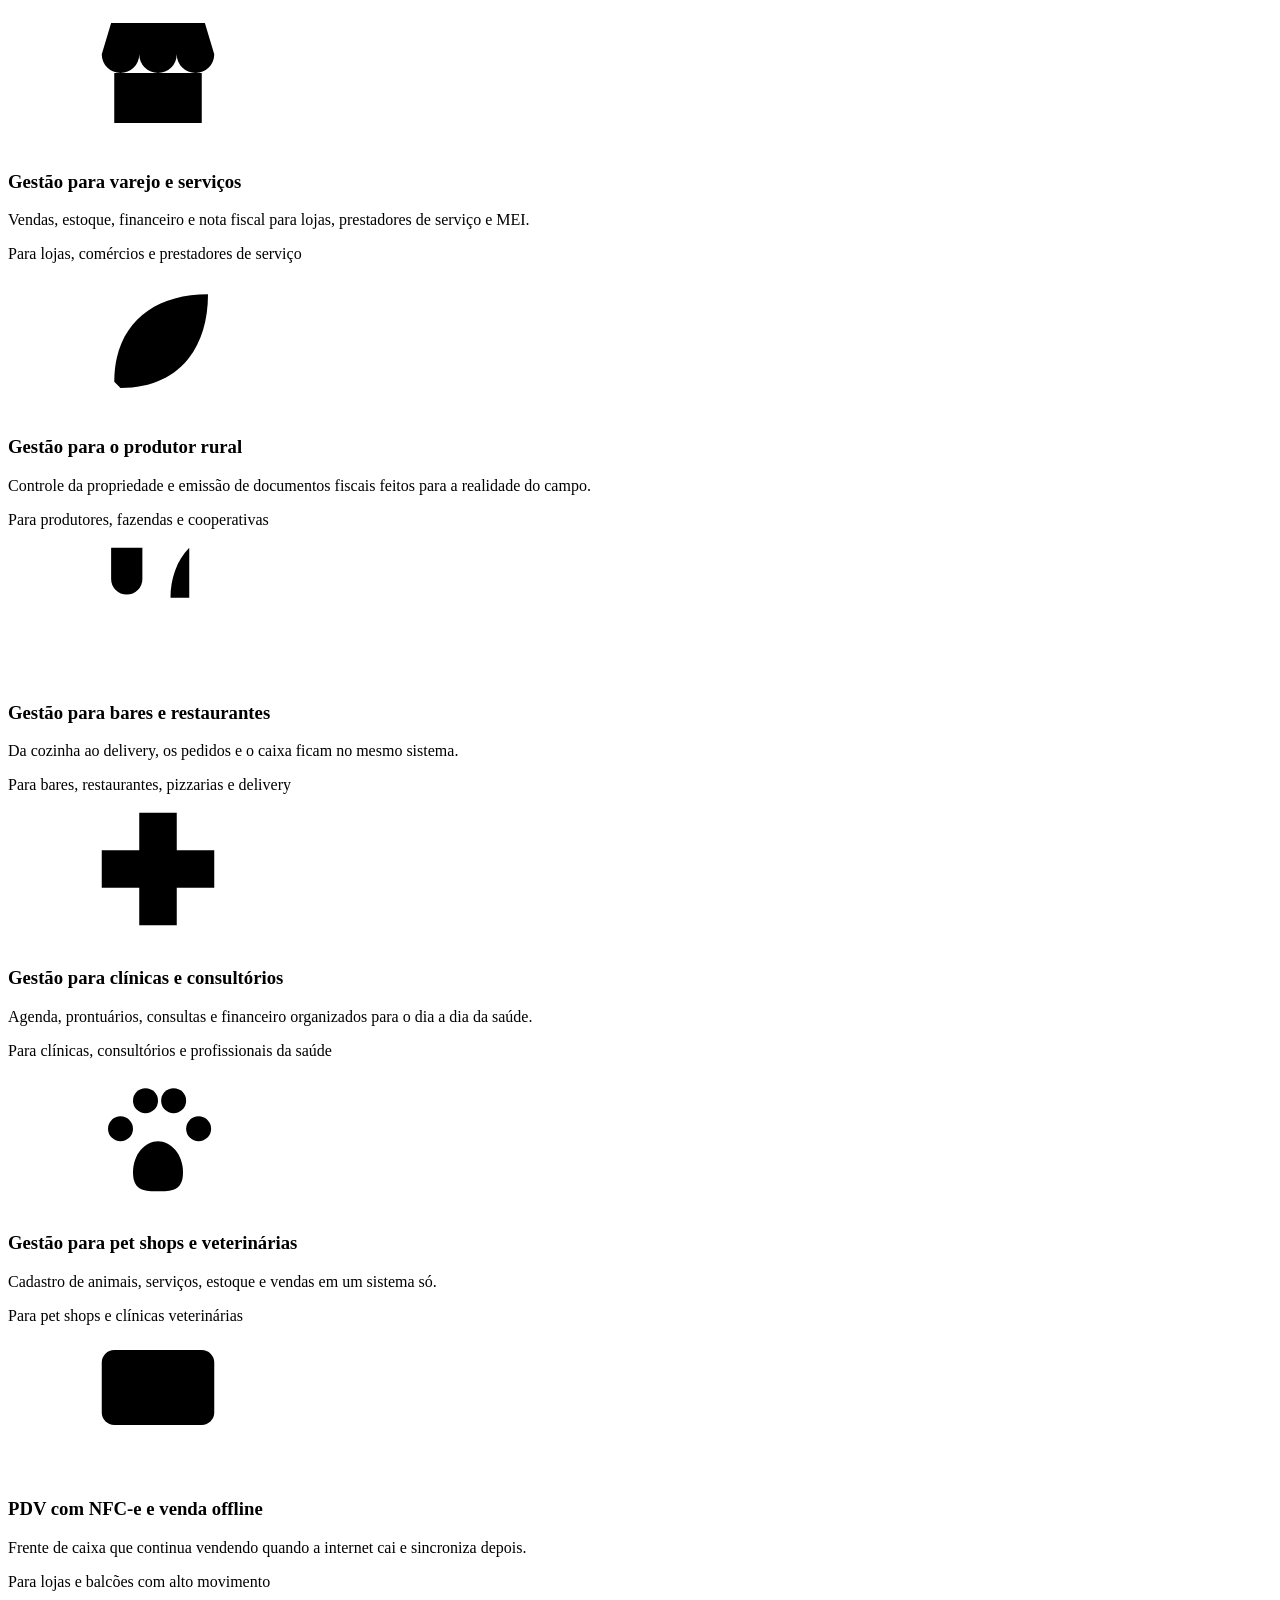
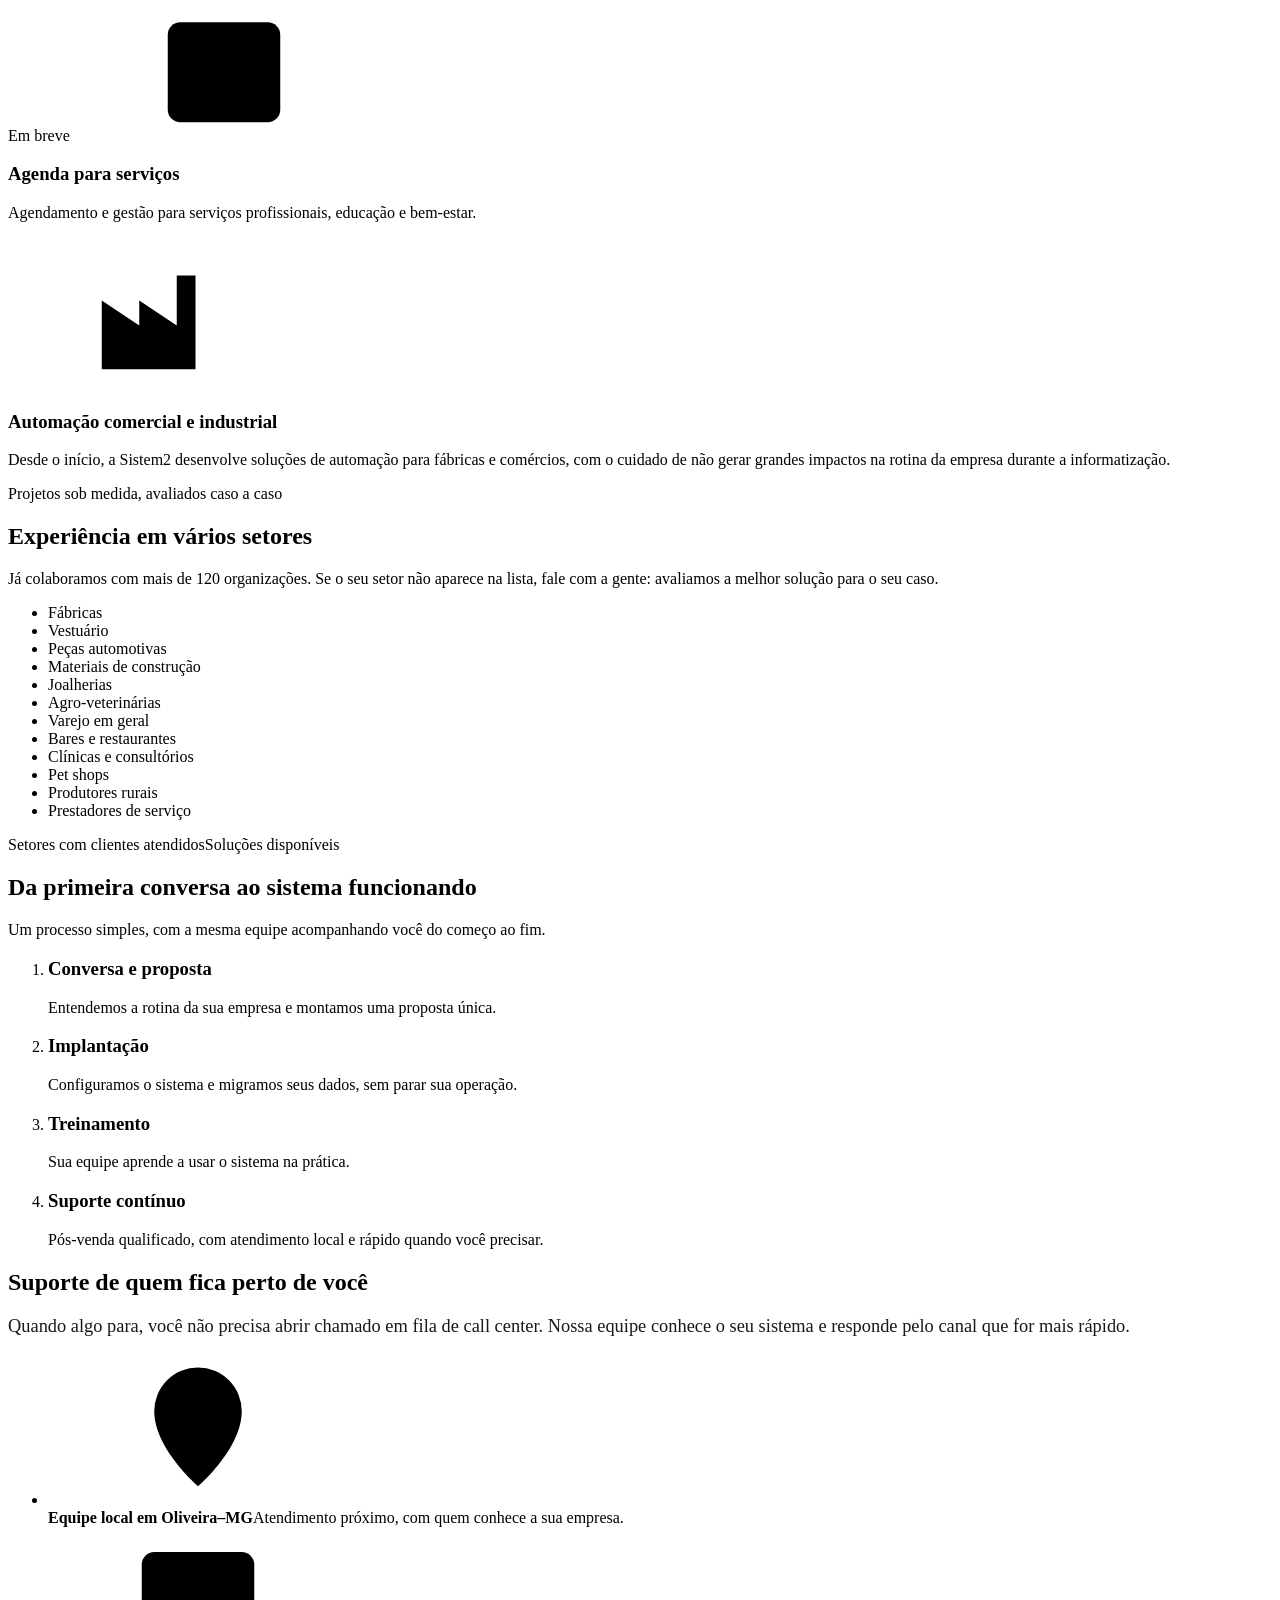
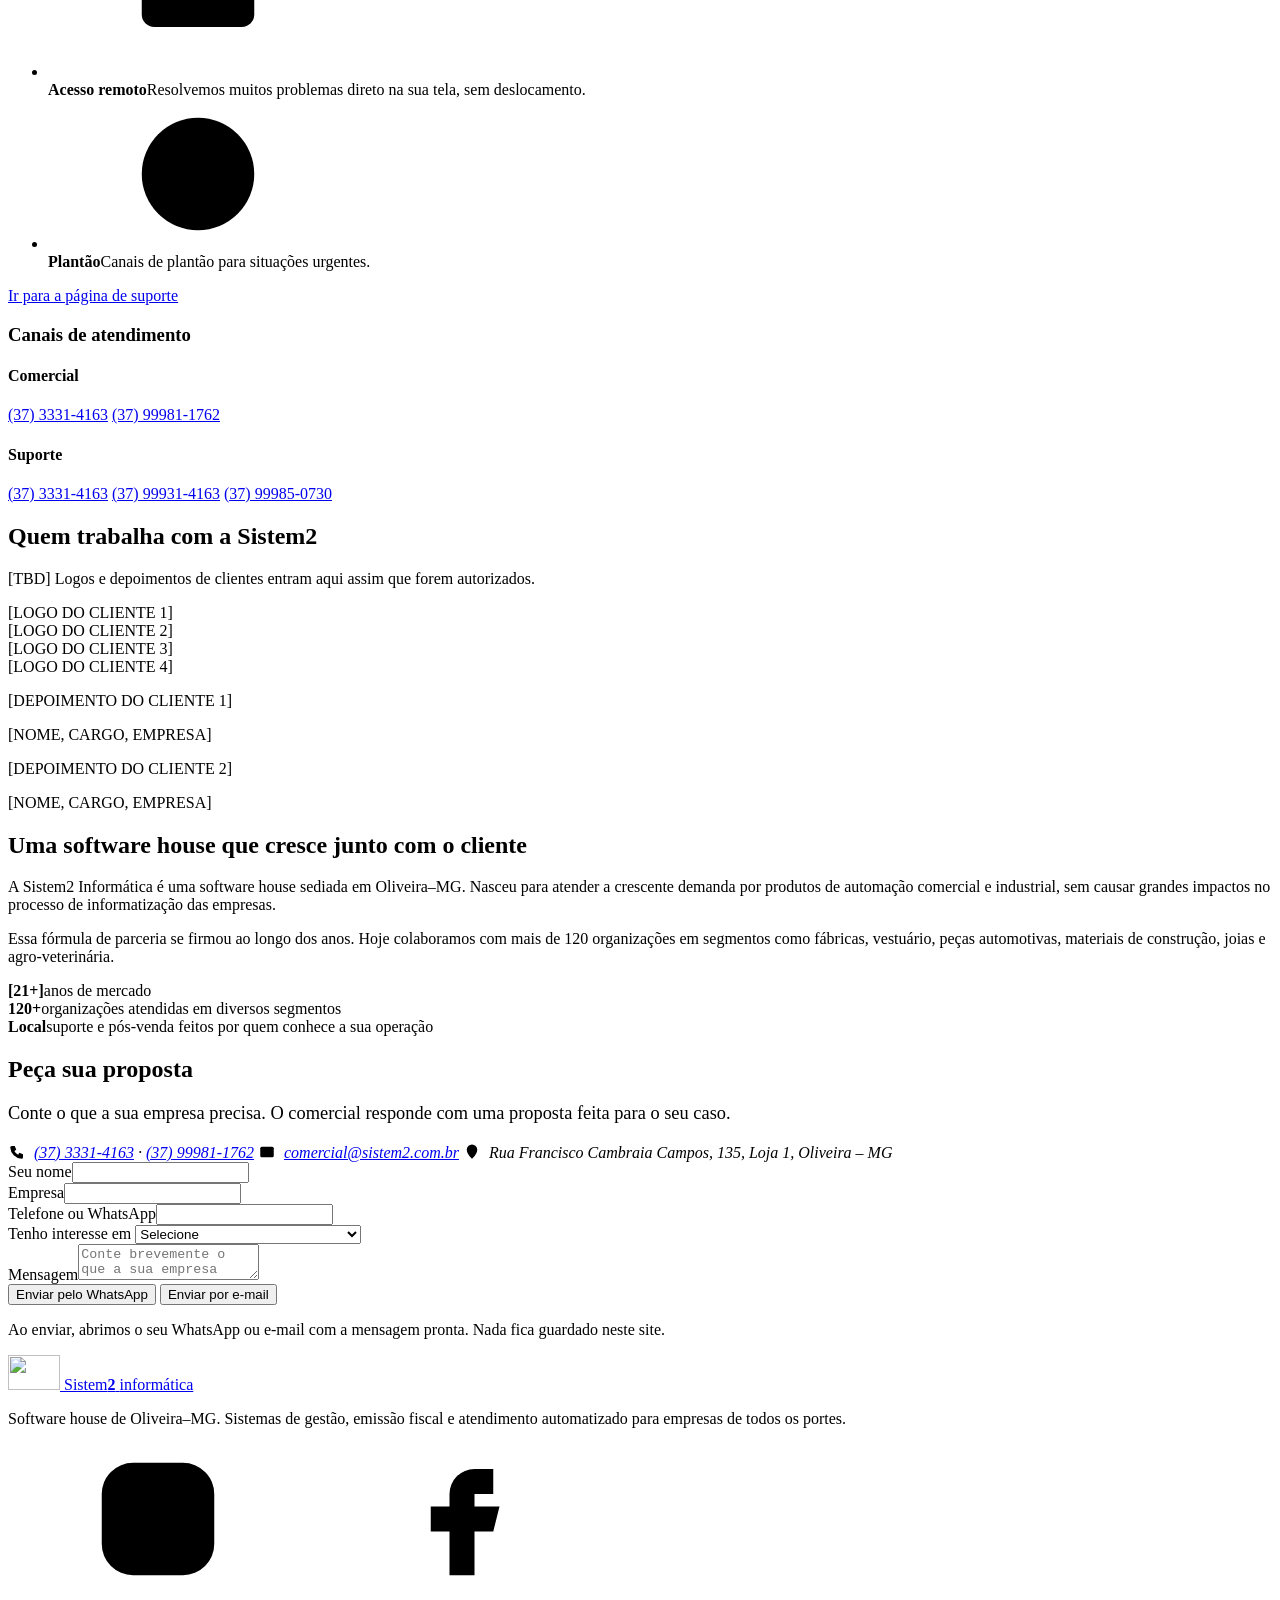
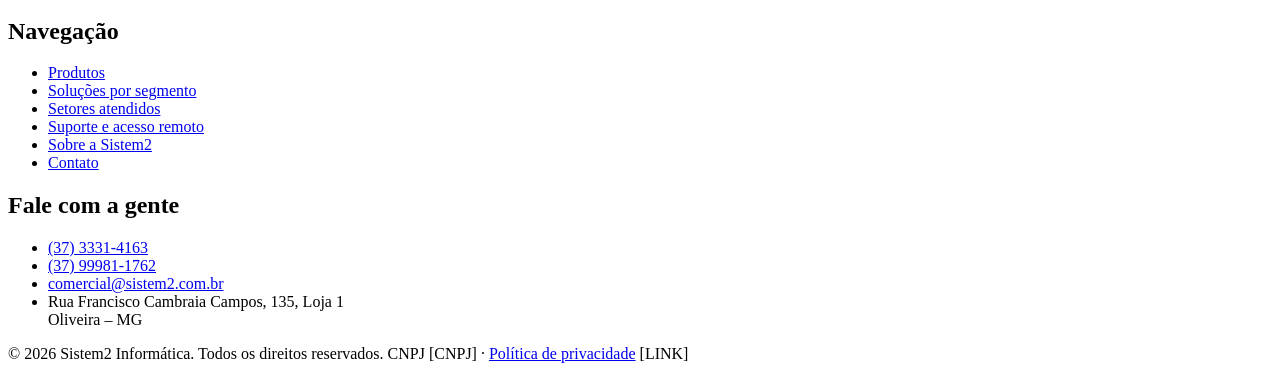
==== commit 7844c233: "Update favicon and stylesheet links in index.html" ====
--- a/index.html
+++ b/index.html
@@ -10,11 +10,11 @@
   <meta property="og:description" content="Sistemas de gestão, emissão fiscal e atendimento automatizado, com suporte local e rápido.">
   <meta property="og:type" content="website">
   <meta property="og:locale" content="pt_BR">
-  <link rel="icon" href="assets/img/logo-mark.svg" type="image/svg+xml">
+  <link rel="icon" href="logo-mark.svg" type="svg+xml">
   <link rel="preconnect" href="https://fonts.googleapis.com">
   <link rel="preconnect" href="https://fonts.gstatic.com" crossorigin>
   <link href="https://fonts.googleapis.com/css2?family=Bricolage+Grotesque:opsz,wght@12..96,500..800&family=Figtree:wght@400;500;600;700&display=swap" rel="stylesheet">
-  <link rel="stylesheet" href="assets/css/styles.css">
+  <link rel="stylesheet" href="styles.css">
   <script type="application/ld+json">
   {
     "@context": "https://schema.org",
@@ -96,7 +96,7 @@
     <div class="wrap hero-grid">
       <div class="hero-intro">
         <h1 id="hero-title">Sistemas de gestão com <em>suporte que responde rápido.</em></h1>
-        <p class="hero-lead">Há mais de <span class="tbd">[21+]</span> anos a Sistem2 desenvolve e implanta sistemas de gestão, emissão de nota fiscal e atendimento automatizado para empresas de Oliveira–MG e de todo o Brasil.</p>
+        <p class="hero-lead">Há mais de <span class="tbd">30</span> anos a Sistem2 desenvolve e implanta sistemas de gestão, emissão de nota fiscal e atendimento automatizado para empresas de Oliveira–MG e de todo o Brasil.</p>
         <div class="hero-actions">
           <a class="btn btn-primary" href="#contato">Solicitar proposta</a>
           <a class="btn btn-ghost" href="#produtos">Conhecer os produtos</a>
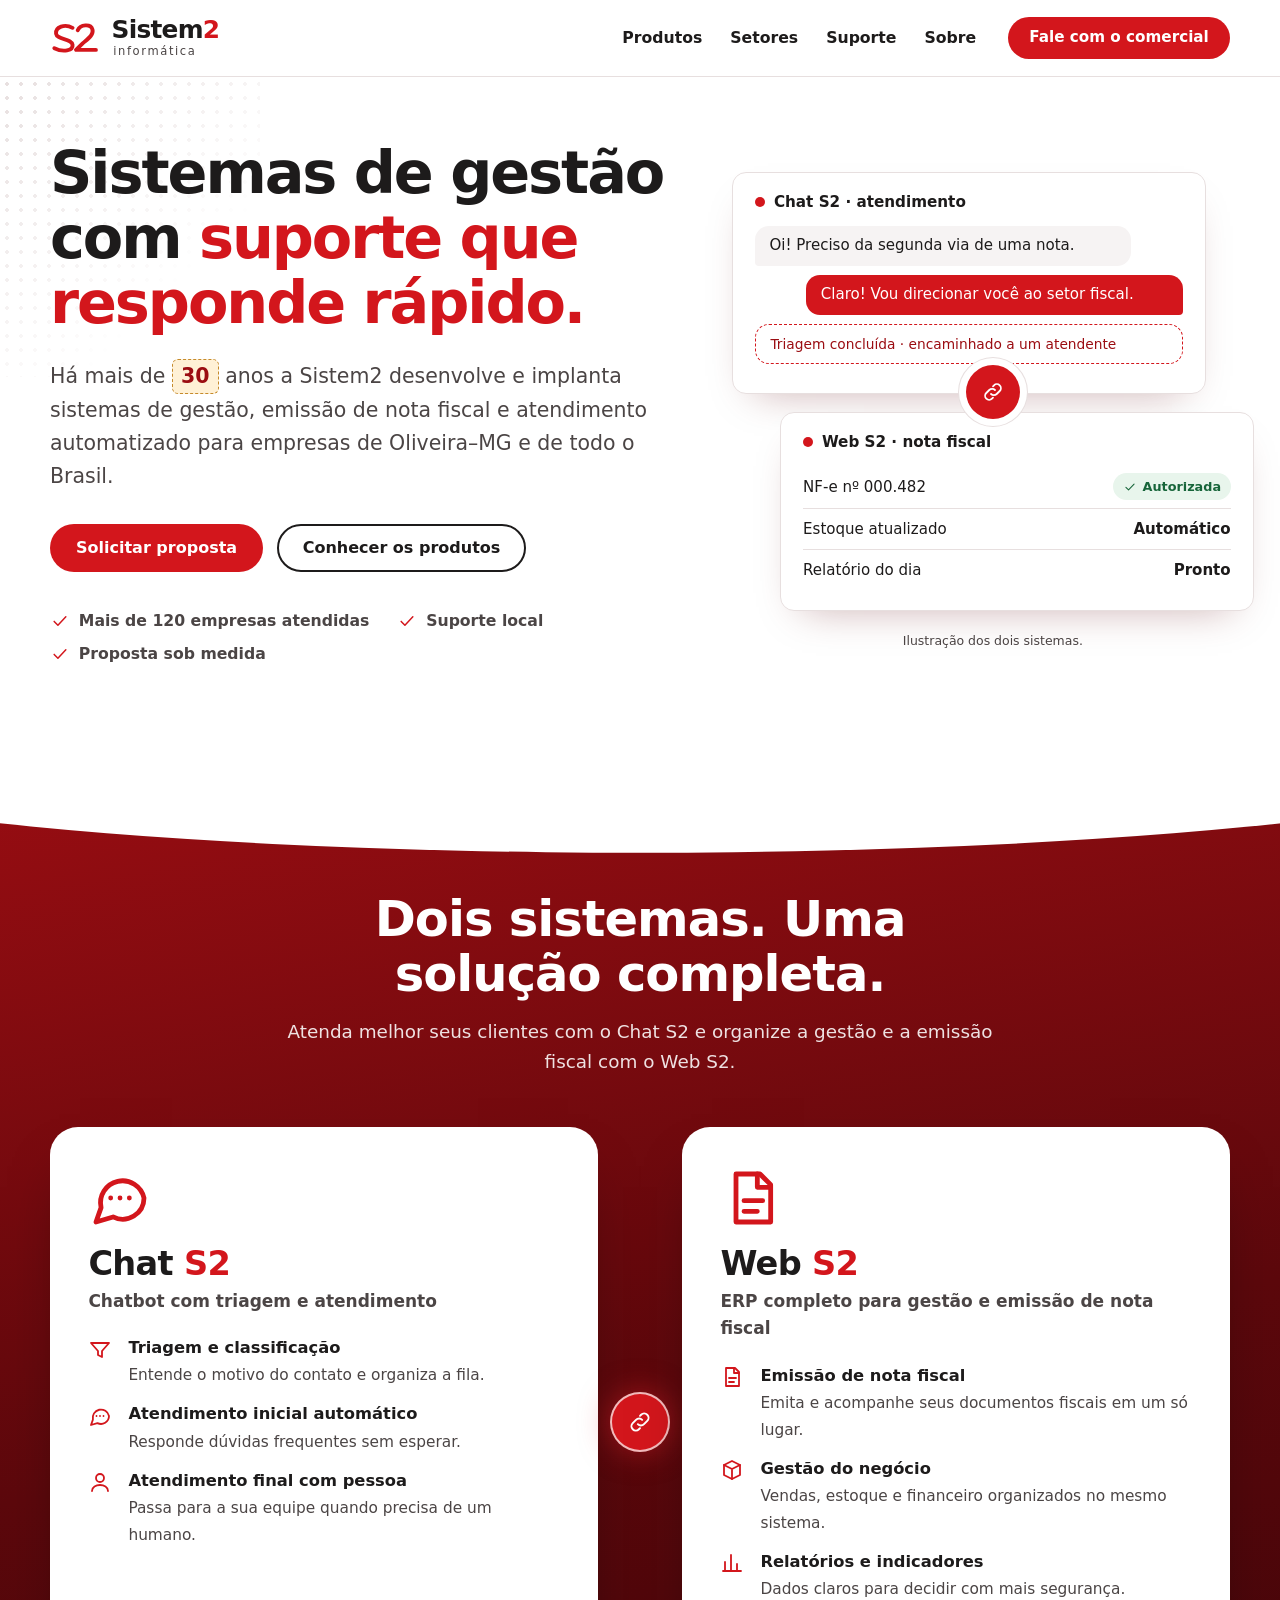
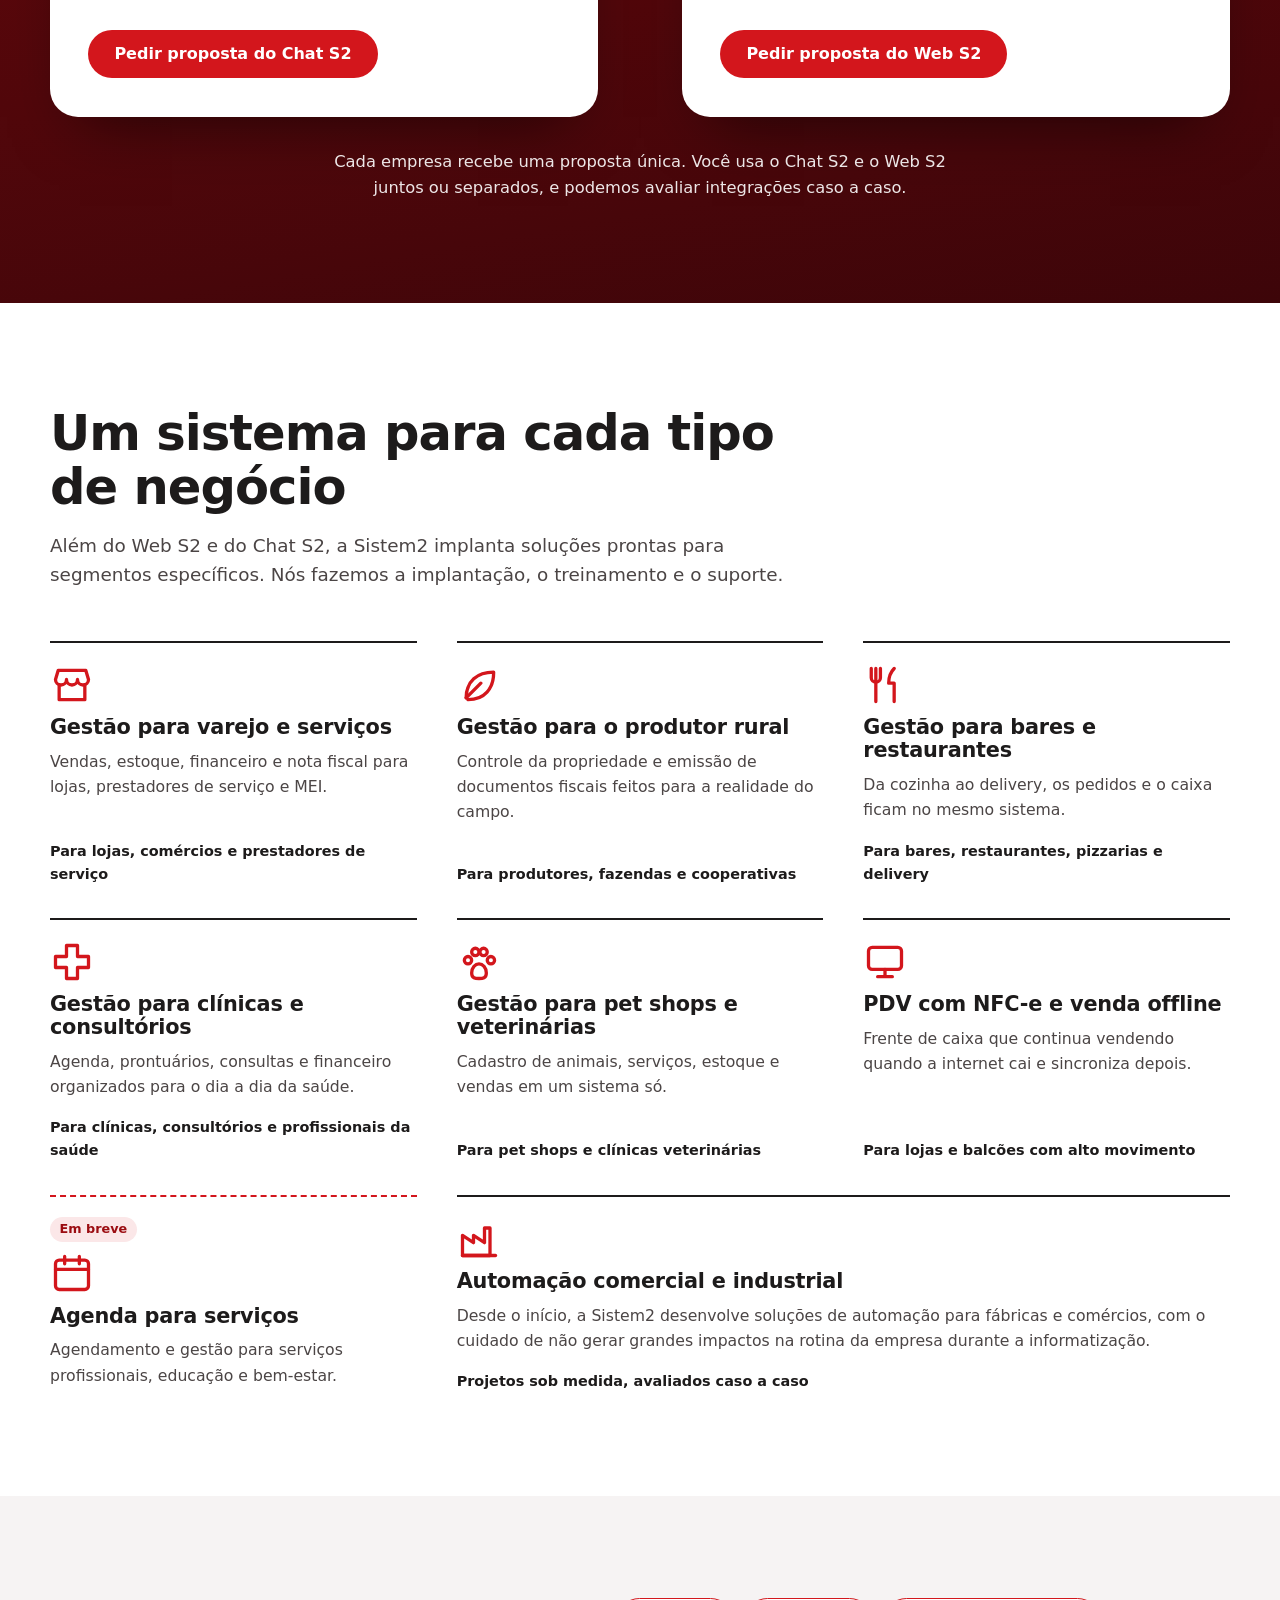
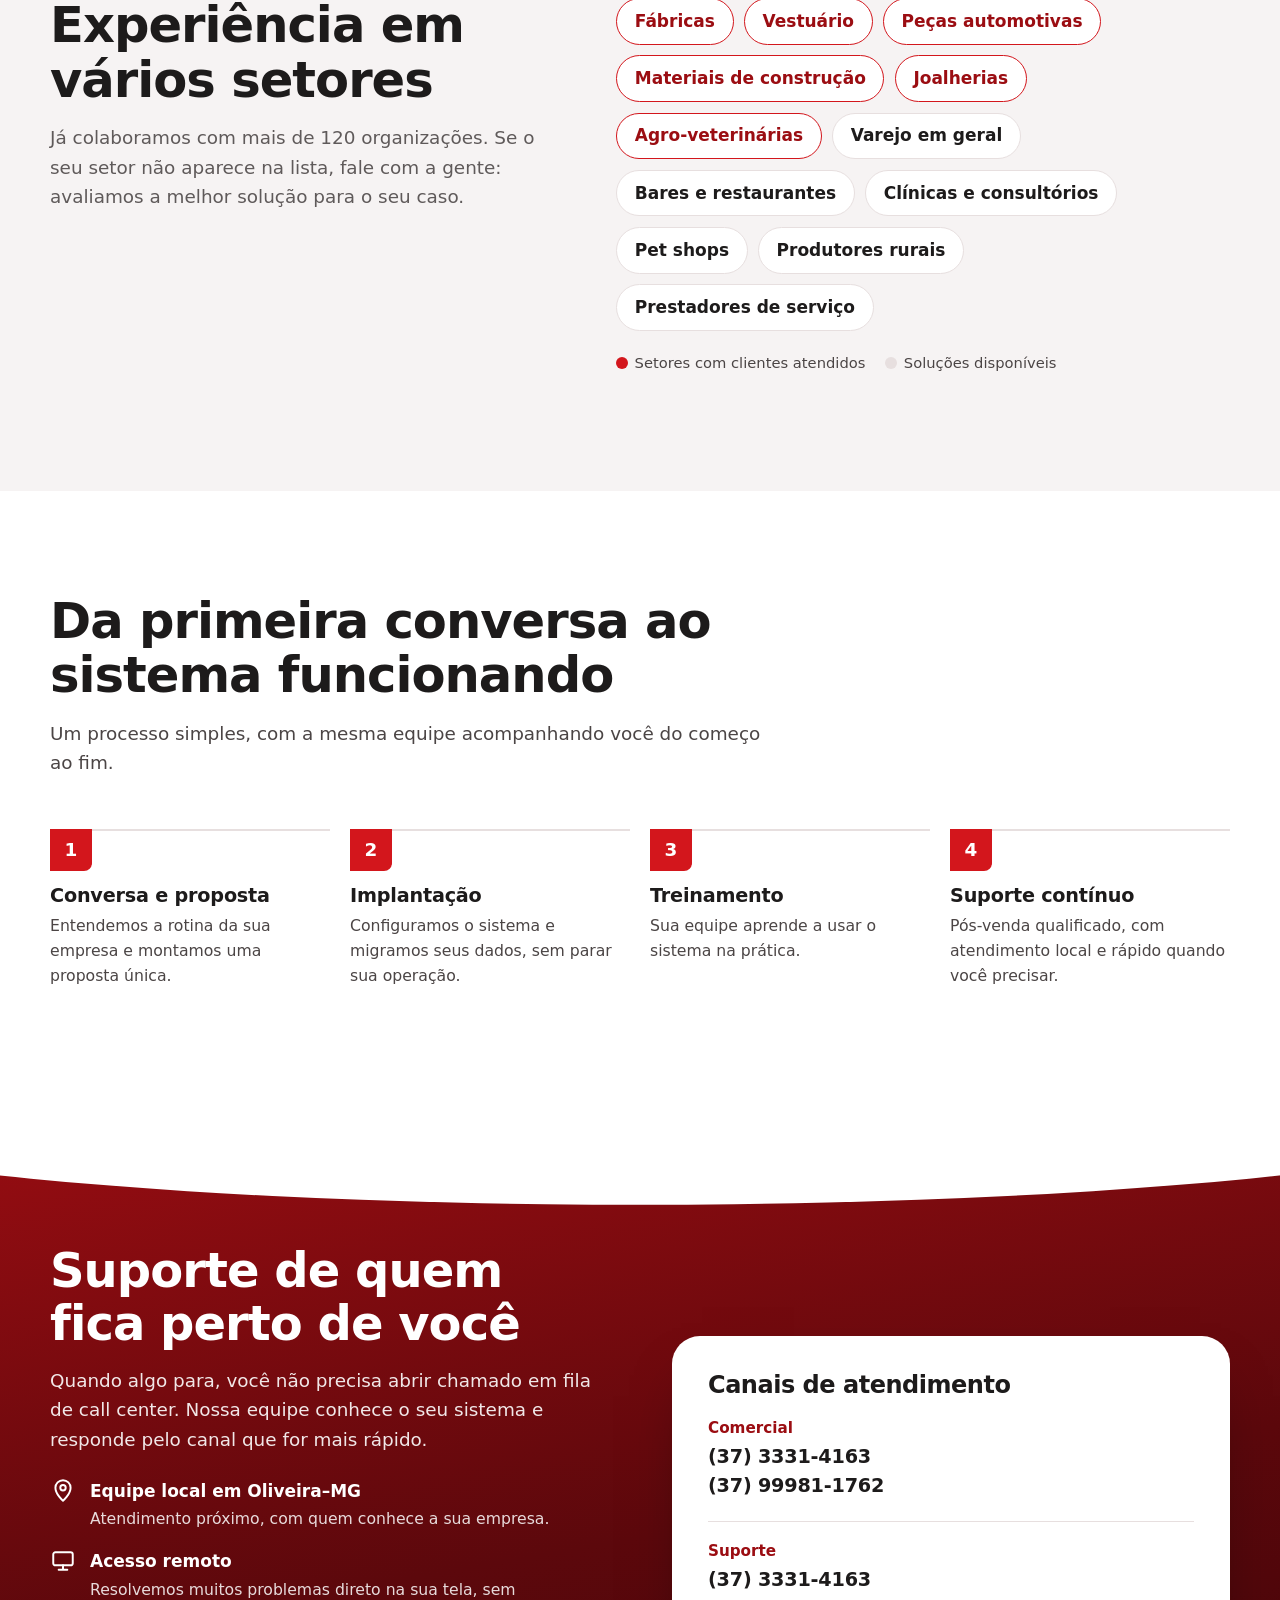
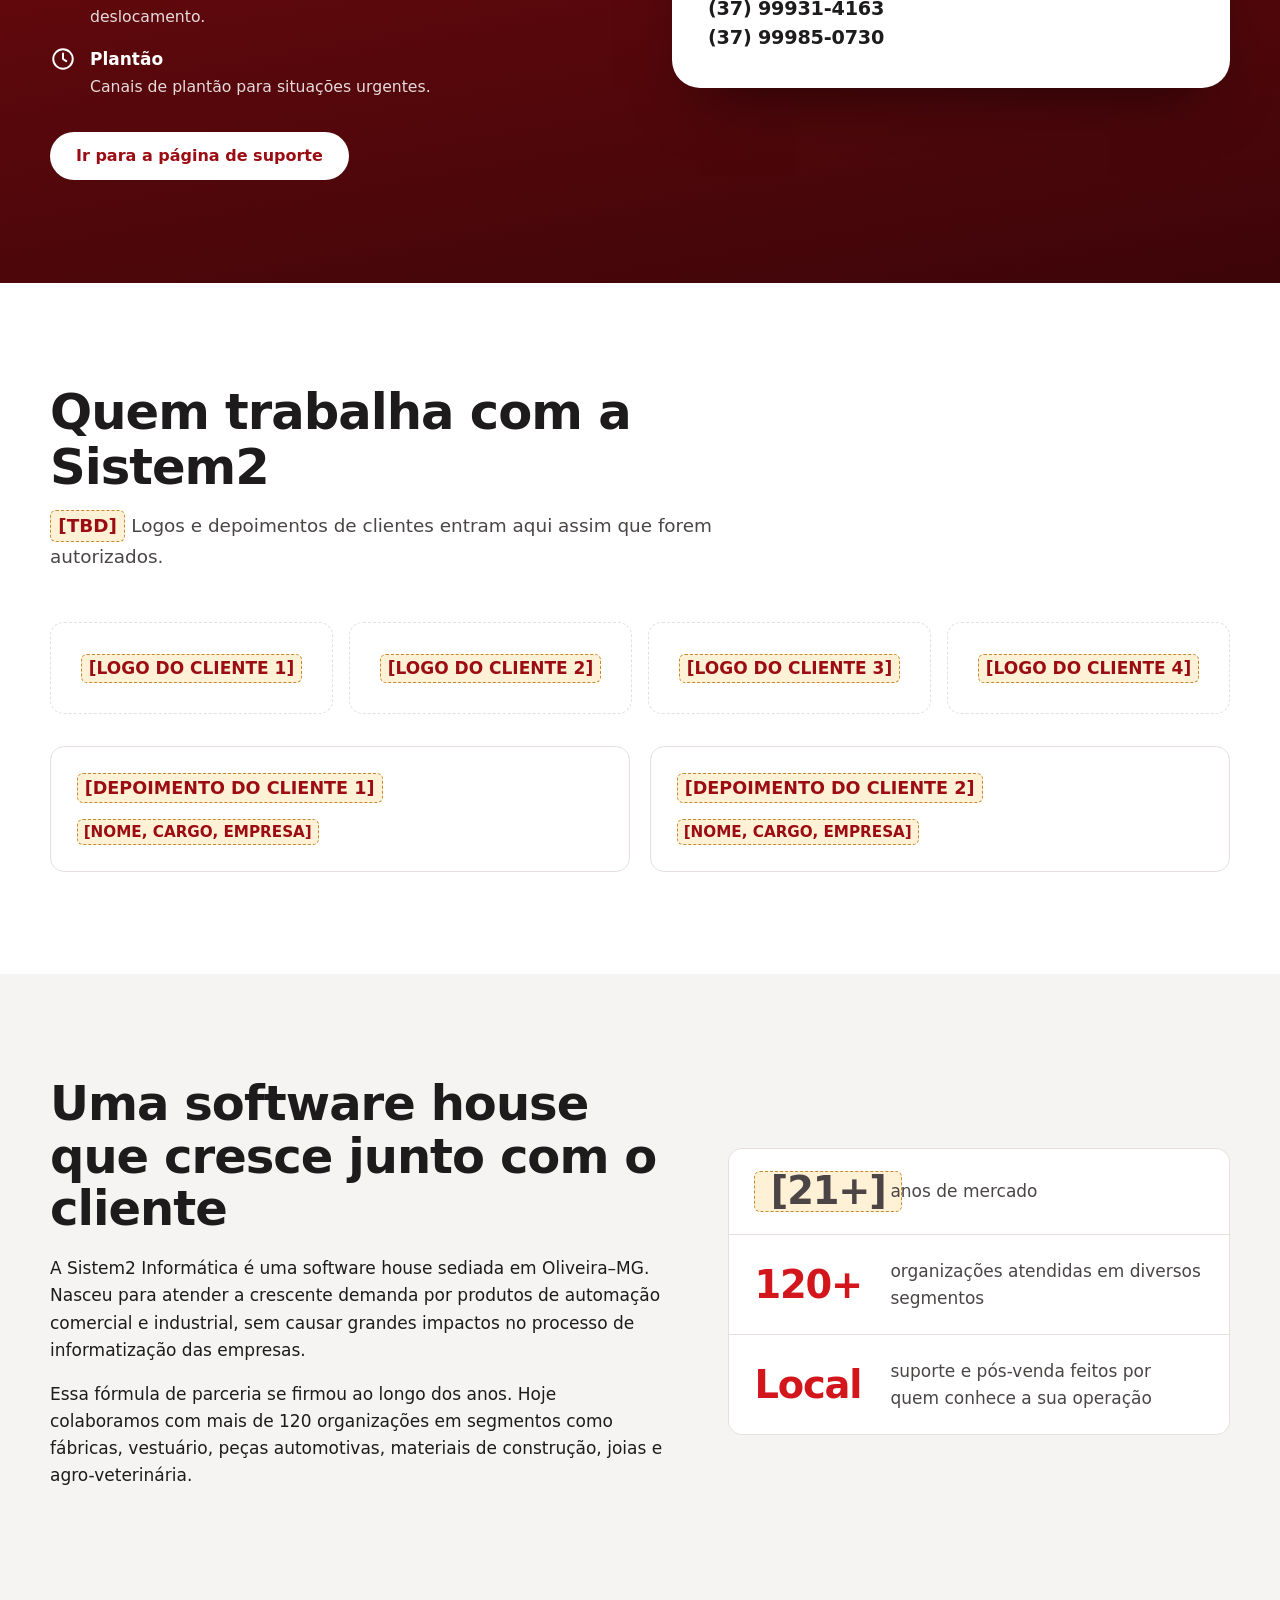
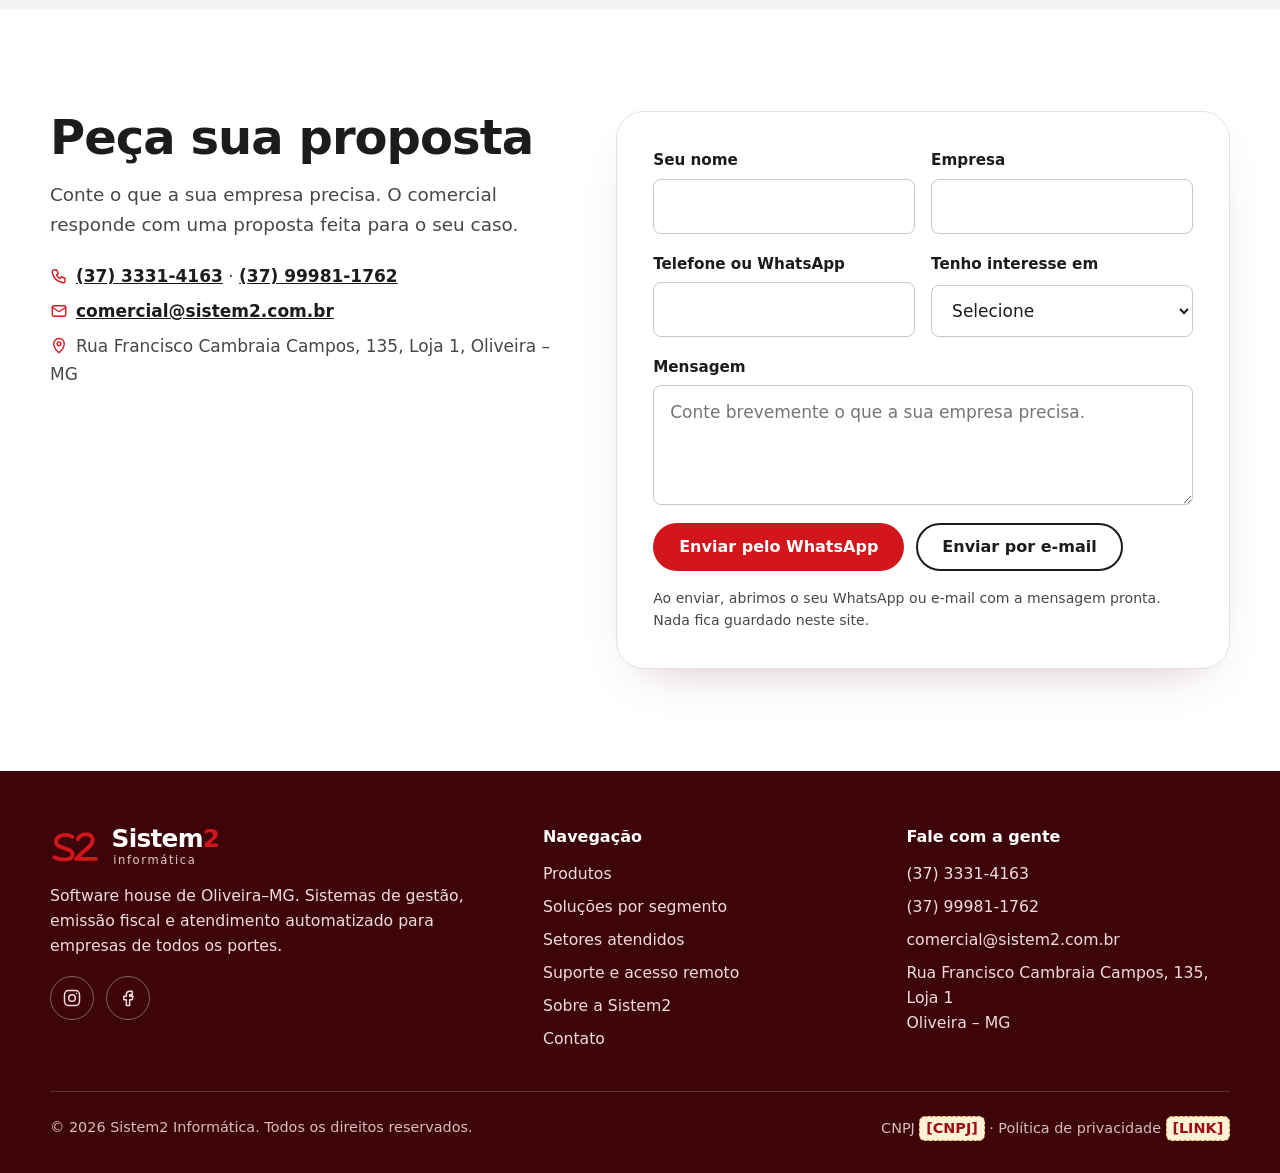
==== commit f866bffa: "Update index.html" ====
--- a/index.html
+++ b/index.html
@@ -69,7 +69,7 @@
 <header class="site-header">
   <div class="wrap header-inner">
     <a class="brand" href="index.html" aria-label="Sistem2 Informática — página inicial">
-      <img src="assets/img/logo-mark.svg" alt="" width="52" height="35">
+      <img src="logo-mark.svg" alt="" width="52" height="35">
       <span class="brand-text">
         <span class="brand-name">Sistem<b>2</b></span>
         <span class="brand-sub">informática</span>
@@ -398,7 +398,7 @@
     <div class="footer-grid">
       <div>
         <a class="brand" href="index.html" aria-label="Sistem2 Informática — página inicial">
-          <img src="assets/img/logo-mark.svg" alt="" width="52" height="35">
+          <img src="logo-mark.svg" alt="" width="52" height="35">
           <span class="brand-text">
             <span class="brand-name">Sistem<b>2</b></span>
             <span class="brand-sub">informática</span>
@@ -438,7 +438,7 @@
   </div>
 </footer>
 
-<script src="assets/js/main.js"></script>
+<script src="main.js"></script>
 <script>
   /* Pré-seleciona o interesse ao clicar em "Pedir proposta" nos cards de produto */
   document.querySelectorAll("[data-interest]").forEach(function (a) {
--- a/styles.css
+++ b/styles.css
@@ -0,0 +1,401 @@
+/* ==========================================================================
+   Sistem2 Informática — styles.css
+   Paleta extraída da proposta comercial (vermelho Sistem2 + branco)
+   ========================================================================== */
+
+:root {
+  --red: #d3161c;
+  --red-bright: #e8262c;
+  --red-deep: #9b0d12;
+  --wine: #5c080c;
+  --wine-dark: #3d0509;
+  --ink: #1d1b1b;
+  --ink-soft: #4b4545;
+  --paper: #ffffff;
+  --mist: #f6f3f3;
+  --line: #e7dfdf;
+  --gold: #c58a2b;
+
+  --font-display: "Bricolage Grotesque", "Segoe UI", system-ui, sans-serif;
+  --font-body: "Figtree", "Segoe UI", system-ui, -apple-system, sans-serif;
+
+  --radius-s: 8px;
+  --radius-m: 14px;
+  --radius-l: 28px;
+
+  --wrap: 1180px;
+  --gutter: clamp(1.25rem, 4vw, 2.5rem);
+  --header-h: 76px;
+}
+
+*,
+*::before,
+*::after { box-sizing: border-box; }
+
+html {
+  scroll-behavior: smooth;
+  scroll-padding-top: calc(var(--header-h) + 12px);
+  -webkit-text-size-adjust: 100%;
+}
+
+body {
+  margin: 0;
+  font-family: var(--font-body);
+  font-size: 1.0625rem;
+  line-height: 1.6;
+  color: var(--ink);
+  background: var(--paper);
+  -webkit-font-smoothing: antialiased;
+}
+
+img, svg { max-width: 100%; display: block; }
+a { color: inherit; }
+p { margin: 0 0 1em; }
+h1, h2, h3 { font-family: var(--font-display); line-height: 1.1; margin: 0; letter-spacing: -0.02em; }
+
+:focus-visible {
+  outline: 3px solid var(--red);
+  outline-offset: 3px;
+  border-radius: 4px;
+}
+.on-dark :focus-visible { outline-color: #fff; }
+
+.skip-link {
+  position: absolute; left: 1rem; top: -4rem;
+  background: var(--ink); color: #fff; padding: .75rem 1rem; border-radius: var(--radius-s);
+  z-index: 100; text-decoration: none;
+}
+.skip-link:focus { top: 1rem; }
+
+.wrap { width: min(100% - 2 * var(--gutter), var(--wrap)); margin-inline: auto; }
+
+/* Marcadores a customizar */
+.tbd {
+  display: inline-block;
+  font-weight: 700;
+  color: var(--red-deep);
+  background: #fff1d6;
+  border: 1px dashed var(--gold);
+  border-radius: 6px;
+  padding: 0 .4em;
+}
+
+/* ---------- Botões ---------- */
+.btn {
+  display: inline-flex; align-items: center; justify-content: center; gap: .6rem;
+  min-height: 48px; padding: .8rem 1.5rem;
+  font: 700 1rem/1 var(--font-body);
+  border-radius: 999px; border: 2px solid transparent;
+  text-decoration: none; cursor: pointer;
+  transition: background-color .2s, color .2s, border-color .2s, transform .2s;
+}
+.btn:active { transform: translateY(1px); }
+.btn-primary { background: var(--red); color: #fff; }
+.btn-primary:hover { background: var(--red-deep); }
+.btn-ghost { background: transparent; color: var(--ink); border-color: var(--ink); }
+.btn-ghost:hover { background: var(--ink); color: #fff; }
+.btn-light { background: #fff; color: var(--red-deep); }
+.btn-light:hover { background: var(--mist); }
+.btn-outline-light { background: transparent; color: #fff; border-color: rgba(255,255,255,.7); }
+.btn-outline-light:hover { background: #fff; color: var(--red-deep); }
+
+/* ---------- Header ---------- */
+.site-header {
+  position: sticky; top: 0; z-index: 50;
+  background: rgba(255,255,255,.94);
+  backdrop-filter: saturate(1.4) blur(10px);
+  border-bottom: 1px solid var(--line);
+}
+.header-inner { height: var(--header-h); display: flex; align-items: center; justify-content: space-between; gap: 1.5rem; }
+
+.brand { display: flex; align-items: center; gap: .6rem; text-decoration: none; }
+.brand img { width: 52px; height: auto; }
+.brand-text { display: flex; flex-direction: column; line-height: 1; }
+.brand-name { font: 700 1.55rem/1 var(--font-display); letter-spacing: -0.03em; color: var(--ink); }
+.brand-name b { color: var(--red); font-weight: 800; }
+.brand-sub { font-size: .72rem; letter-spacing: .14em; text-transform: lowercase; color: var(--ink-soft); margin-top: .2rem; padding-left: .1rem; }
+
+.nav { display: flex; align-items: center; gap: 2rem; }
+.nav ul { display: flex; gap: 1.75rem; list-style: none; margin: 0; padding: 0; }
+.nav a:not(.btn) { text-decoration: none; font-weight: 600; font-size: .98rem; padding: .5rem 0; border-bottom: 2px solid transparent; }
+.nav a:not(.btn):hover, .nav a[aria-current="page"] { border-color: var(--red); }
+.nav .btn { min-height: 42px; padding: .6rem 1.2rem; font-size: .95rem; }
+
+.nav-toggle {
+  display: none; width: 48px; height: 48px; border: 0; background: transparent; border-radius: var(--radius-s); cursor: pointer; padding: 0;
+}
+.nav-toggle span, .nav-toggle span::before, .nav-toggle span::after {
+  content: ""; display: block; width: 24px; height: 2.5px; background: var(--ink); border-radius: 2px; position: relative; margin-inline: auto; transition: transform .25s, background-color .25s;
+}
+.nav-toggle span::before { position: absolute; top: -7px; left: 0; }
+.nav-toggle span::after { position: absolute; top: 7px; left: 0; }
+.nav-toggle[aria-expanded="true"] span { background: transparent; }
+.nav-toggle[aria-expanded="true"] span::before { transform: translateY(7px) rotate(45deg); }
+.nav-toggle[aria-expanded="true"] span::after { transform: translateY(-7px) rotate(-45deg); }
+
+/* ---------- Hero ---------- */
+.hero { position: relative; padding: clamp(2.5rem, 5vw, 4rem) 0 clamp(3rem, 6vw, 4.5rem); overflow: hidden; }
+.hero::before {
+  content: ""; position: absolute; inset: 0 auto auto 0; width: 260px; height: 300px;
+  background-image: radial-gradient(var(--line) 1.6px, transparent 1.7px); background-size: 14px 14px;
+  mask-image: linear-gradient(135deg, #000, transparent 70%); -webkit-mask-image: linear-gradient(135deg, #000, transparent 70%);
+  pointer-events: none;
+}
+.hero-grid { position: relative; display: grid; grid-template-columns: 1.15fr .85fr; gap: clamp(2rem, 5vw, 4.5rem); align-items: center; }
+.hero h1 { font-size: clamp(2.3rem, 4.6vw, 3.8rem); font-weight: 800; letter-spacing: -0.035em; color: var(--ink); }
+.hero h1 em { font-style: normal; color: var(--red); }
+.hero-lead { font-size: clamp(1.1rem, 1.6vw, 1.3rem); color: var(--ink-soft); max-width: 34em; margin: 1.5rem 0 2rem; }
+.hero-actions { display: flex; flex-wrap: wrap; gap: .85rem; }
+.hero-proof { display: flex; flex-wrap: wrap; gap: .5rem 1.75rem; margin: 2.25rem 0 0; padding: 0; list-style: none; color: var(--ink-soft); font-size: .98rem; font-weight: 600; }
+.hero-proof li { display: flex; align-items: center; gap: .55rem; }
+.hero-proof svg { width: 20px; height: 20px; color: var(--red); flex: none; }
+
+/* Ilustração do hero: fluxo atendimento → nota */
+.stage { position: relative; display: grid; gap: 1.1rem; padding: 1rem 0; }
+.stage-card {
+  background: #fff; border: 1px solid var(--line); border-radius: var(--radius-m);
+  box-shadow: 0 18px 40px -22px rgba(92,8,12,.35);
+  padding: 1.25rem 1.4rem;
+}
+.stage-card h2 { font: 700 .95rem/1.2 var(--font-body); letter-spacing: 0; margin-bottom: .9rem; display: flex; align-items: center; gap: .55rem; color: var(--ink); }
+.stage-card h2 .dot { width: 10px; height: 10px; border-radius: 50%; background: var(--red); }
+.bubble { max-width: 88%; padding: .6rem .9rem; border-radius: 14px; font-size: .94rem; line-height: 1.4; margin-bottom: .55rem; }
+.bubble.in { background: var(--mist); border-bottom-left-radius: 4px; }
+.bubble.out { background: var(--red); color: #fff; margin-left: auto; border-bottom-right-radius: 4px; }
+.bubble.sys { background: #fff; border: 1px dashed var(--red); color: var(--red-deep); font-size: .86rem; max-width: 100%; }
+.stage-card.chat { transform: translateX(-1.5rem); }
+.stage-card.nfe { transform: translateX(1.5rem); }
+.nf-row { display: flex; justify-content: space-between; align-items: center; font-size: .94rem; padding: .5rem 0; border-bottom: 1px solid var(--line); }
+.nf-row:last-of-type { border-bottom: 0; }
+.nf-row span:last-child { font-weight: 700; }
+.badge { display: inline-flex; align-items: center; gap: .35rem; background: #e8f5ec; color: #17653a; font-size: .8rem; font-weight: 700; padding: .2rem .6rem; border-radius: 999px; }
+.stage-link {
+  position: absolute; left: 50%; top: 50%; translate: -50% -50%; z-index: 2;
+  width: 54px; height: 54px; border-radius: 50%; background: var(--red); color: #fff; display: grid; place-items: center;
+  box-shadow: 0 0 0 7px #fff, 0 0 0 8px var(--line);
+}
+.stage-link svg { width: 24px; height: 24px; }
+.stage-note { font-size: .78rem; color: var(--ink-soft); text-align: center; margin: .25rem 0 0; }
+
+.hero-intro > * { animation: rise .7s cubic-bezier(.2,.7,.2,1) both; }
+.hero-intro > *:nth-child(2) { animation-delay: .08s; }
+.hero-intro > *:nth-child(3) { animation-delay: .16s; }
+.hero-intro > *:nth-child(4) { animation-delay: .24s; }
+.hero .stage { animation: rise .8s .2s cubic-bezier(.2,.7,.2,1) both; }
+@keyframes rise { from { opacity: 0; transform: translateY(18px); } to { opacity: 1; transform: none; } }
+
+/* ---------- Faixa vermelha (curva da arte) ---------- */
+.band { position: relative; background: linear-gradient(170deg, var(--red-deep) 0%, var(--wine) 55%, var(--wine-dark) 100%); color: #fff; }
+.band::before {
+  content: ""; position: absolute; left: 0; right: 0; top: -1px; height: clamp(60px, 9vw, 140px); background: #fff;
+  clip-path: ellipse(75% 100% at 50% 0%);
+}
+.band-pad { padding: clamp(6rem, 12vw, 10rem) 0 clamp(4rem, 8vw, 6.5rem); }
+.section-head { max-width: 46rem; margin-bottom: clamp(2rem, 4vw, 3.25rem); }
+.section-head.center { margin-inline: auto; text-align: center; }
+.section-head h2 { font-size: clamp(2rem, 4vw, 3.1rem); font-weight: 800; }
+.section-head p { font-size: 1.15rem; margin: 1rem 0 0; opacity: .88; }
+.light .section-head p { color: var(--ink-soft); opacity: 1; }
+
+/* Produtos principais */
+.products { display: grid; grid-template-columns: 1fr auto 1fr; gap: 0; align-items: stretch; }
+.product {
+  background: #fff; color: var(--ink); border-radius: var(--radius-l); padding: clamp(1.5rem, 3vw, 2.4rem);
+  display: flex; flex-direction: column; box-shadow: 0 30px 60px -30px rgba(0,0,0,.6);
+}
+.product-icon { width: 64px; height: 64px; color: var(--red); margin-bottom: 1rem; }
+.product h3 { font-size: 2.1rem; font-weight: 800; }
+.product h3 b { color: var(--red); }
+.product .kind { color: var(--ink-soft); font-weight: 600; margin: .35rem 0 1.25rem; }
+.product ul { list-style: none; padding: 0; margin: 0 0 1.75rem; display: grid; gap: .8rem; }
+.product li { display: grid; grid-template-columns: 28px 1fr; gap: .75rem; align-items: start; }
+.product li svg { width: 24px; height: 24px; color: var(--red); margin-top: .15rem; }
+.product li strong { display: block; font-size: 1.02rem; }
+.product li span { color: var(--ink-soft); font-size: .96rem; }
+.product .btn { margin-top: auto; align-self: flex-start; }
+.chain { display: grid; place-items: center; padding: 0 .75rem; }
+.chain span { width: 60px; height: 60px; border-radius: 50%; border: 2px solid rgba(255,255,255,.7); display: grid; place-items: center; background: var(--red); box-shadow: 0 0 30px rgba(232,38,44,.5); }
+.chain svg { width: 26px; height: 26px; }
+.products-note { text-align: center; margin: 2rem auto 0; max-width: 40rem; opacity: .9; font-size: 1.02rem; }
+
+/* ---------- Seções claras ---------- */
+.section { padding: clamp(4rem, 8vw, 6.5rem) 0; }
+.section.tint { background: var(--mist); }
+.section.light .section-head h2 { color: var(--ink); }
+
+/* Soluções por segmento */
+.solutions { display: grid; grid-template-columns: repeat(3, 1fr); gap: 1.25rem; }
+.solutions { column-gap: 2.5rem; row-gap: 2rem; }
+.solution {
+  background: transparent; border: 0; border-top: 2px solid var(--ink); border-radius: 0; padding: 1.25rem 0 0;
+  display: flex; flex-direction: column; gap: .6rem;
+}
+.solution .ico { width: 44px; height: 44px; color: var(--red); }
+.solution h3 { font-size: 1.3rem; font-weight: 700; letter-spacing: -0.01em; }
+.solution p { color: var(--ink-soft); font-size: .98rem; margin: 0; }
+.solution .for { font-size: .9rem; font-weight: 600; color: var(--ink); margin-top: auto; padding-top: .5rem; }
+.solution.wide { grid-column: span 2; }
+.solution.soon { border-top-style: dashed; border-top-color: var(--red); }
+.soon-tag { display: inline-block; align-self: flex-start; font-size: .8rem; font-weight: 700; color: var(--red-deep); background: #fbe7e8; padding: .15rem .6rem; border-radius: 999px; }
+
+/* Setores */
+.sectors { display: grid; grid-template-columns: .9fr 1.1fr; gap: clamp(2rem, 5vw, 4rem); align-items: start; }
+.sector-list { display: flex; flex-wrap: wrap; gap: .65rem; list-style: none; padding: 0; margin: 0; }
+.sector-list li { border: 1.5px solid var(--line); background: #fff; border-radius: 999px; padding: .55rem 1.1rem; font-weight: 600; }
+.sector-list li.on { border-color: var(--red); color: var(--red-deep); }
+.legend { margin-top: 1.25rem; font-size: .92rem; color: var(--ink-soft); display: flex; gap: 1.25rem; flex-wrap: wrap; }
+.legend i { display: inline-block; width: 12px; height: 12px; border-radius: 50%; margin-right: .4rem; vertical-align: -1px; }
+
+/* Como trabalhamos (sequência real) */
+.steps { display: grid; grid-template-columns: repeat(4, 1fr); gap: 1.25rem; counter-reset: step; list-style: none; padding: 0; margin: 0; }
+.steps li { position: relative; padding-top: 3.4rem; border-top: 2px solid var(--line); }
+.steps li::before {
+  counter-increment: step; content: counter(step);
+  position: absolute; top: -2px; left: 0; width: 2.6rem; height: 2.6rem; background: var(--red); color: #fff;
+  border-radius: 0 0 var(--radius-s) 0; display: grid; place-items: center; font: 800 1.15rem var(--font-display);
+}
+.steps h3 { font-size: 1.2rem; font-weight: 700; margin-bottom: .4rem; letter-spacing: -.01em; }
+.steps p { color: var(--ink-soft); font-size: .98rem; margin: 0; }
+
+/* Atendimento */
+.support { display: grid; grid-template-columns: 1fr 1fr; gap: clamp(2rem, 5vw, 4rem); align-items: center; }
+.support h2 { font-size: clamp(2rem, 4vw, 3rem); font-weight: 800; margin-bottom: 1rem; }
+.support-list { list-style: none; padding: 0; margin: 1.5rem 0 2rem; display: grid; gap: 1rem; }
+.support-list li { display: grid; grid-template-columns: 28px 1fr; gap: .75rem; }
+.support-list svg { width: 26px; height: 26px; color: #fff; }
+.support-list strong { display: block; }
+.support-list span { opacity: .85; font-size: .98rem; }
+.contact-card { background: #fff; color: var(--ink); border-radius: var(--radius-l); padding: clamp(1.5rem, 3vw, 2.25rem); box-shadow: 0 30px 60px -30px rgba(0,0,0,.6); }
+.contact-card h3 { font-size: 1.5rem; margin-bottom: 1.25rem; }
+.phone-group + .phone-group { margin-top: 1.25rem; padding-top: 1.25rem; border-top: 1px solid var(--line); }
+.phone-group h4 { margin: 0 0 .4rem; font: 700 .95rem var(--font-body); color: var(--red-deep); }
+.phone-group a { display: block; font: 700 1.2rem/1.5 var(--font-display); text-decoration: none; letter-spacing: -.01em; }
+.phone-group a:hover { color: var(--red); }
+
+/* Clientes (TBD) */
+.logos { display: grid; grid-template-columns: repeat(4, 1fr); gap: 1rem; margin-bottom: 2rem; }
+.logo-slot { height: 92px; border: 1.5px dashed var(--line); border-radius: var(--radius-m); display: grid; place-items: center; background: #fff; }
+.quotes { display: grid; grid-template-columns: repeat(2, 1fr); gap: 1.25rem; }
+.quote { background: #fff; border: 1px solid var(--line); border-radius: var(--radius-m); padding: 1.6rem; }
+.quote p { font-size: 1.1rem; margin-bottom: 1rem; }
+.quote footer { color: var(--ink-soft); font-size: .95rem; }
+
+/* Sobre */
+.about { display: grid; grid-template-columns: 1.1fr .9fr; gap: clamp(2rem, 5vw, 4.5rem); align-items: center; }
+.about h2 { font-size: clamp(2rem, 4vw, 3rem); font-weight: 800; margin-bottom: 1.25rem; }
+.facts { display: grid; gap: 1px; background: var(--line); border: 1px solid var(--line); border-radius: var(--radius-m); overflow: hidden; }
+.fact { background: #fff; padding: 1.4rem 1.6rem; display: grid; grid-template-columns: 7.5rem 1fr; gap: 1rem; align-items: center; }
+.fact b { font: 800 2.4rem/1 var(--font-display); color: var(--red); letter-spacing: -.03em; }
+.fact span { color: var(--ink-soft); }
+
+/* Contato */
+.contact { display: grid; grid-template-columns: .9fr 1.1fr; gap: clamp(2rem, 5vw, 4rem); align-items: start; }
+.contact h2 { font-size: clamp(2rem, 4vw, 3rem); font-weight: 800; margin-bottom: 1rem; }
+.contact address { font-style: normal; margin-top: 1.5rem; display: grid; gap: .5rem; color: var(--ink-soft); }
+.contact address a { color: var(--ink); font-weight: 600; }
+form.card { background: #fff; border: 1px solid var(--line); border-radius: var(--radius-l); padding: clamp(1.5rem, 3vw, 2.25rem); box-shadow: 0 20px 50px -30px rgba(92,8,12,.35); }
+.field { display: grid; gap: .4rem; margin-bottom: 1.1rem; }
+.field label { font-weight: 700; font-size: .95rem; }
+.field input, .field select, .field textarea {
+  font: inherit; width: 100%; padding: .8rem 1rem; border: 1.5px solid #cfc5c5; border-radius: var(--radius-s); background: #fff; color: var(--ink); min-height: 48px;
+}
+.field textarea { min-height: 120px; resize: vertical; }
+.field input:focus, .field select:focus, .field textarea:focus { outline: 3px solid rgba(211,22,28,.3); border-color: var(--red); }
+.field-row { display: grid; grid-template-columns: 1fr 1fr; gap: 1rem; }
+.form-actions { display: flex; flex-wrap: wrap; gap: .75rem; align-items: center; }
+.form-hint { font-size: .88rem; color: var(--ink-soft); margin: 1rem 0 0; }
+.form-status { margin: 1rem 0 0; font-weight: 600; color: var(--red-deep); }
+
+/* Faixa de CTA */
+.cta-band { padding: clamp(3rem, 6vw, 4.5rem) 0; }
+.cta-inner { display: flex; flex-wrap: wrap; gap: 1.5rem 3rem; align-items: center; justify-content: space-between; }
+.cta-inner h2 { font-size: clamp(1.8rem, 3.4vw, 2.6rem); font-weight: 800; max-width: 26ch; }
+.cta-actions { display: flex; flex-wrap: wrap; gap: .85rem; }
+.cta-band { padding-top: clamp(4rem, 8vw, 6rem); }
+
+/* ---------- Footer ---------- */
+.site-footer { background: var(--wine-dark); color: #f1dcdc; padding: 3.5rem 0 2rem; font-size: .98rem; }
+.footer-grid { display: grid; grid-template-columns: 1.4fr 1fr 1fr; gap: 2.5rem; }
+.site-footer h2 { font: 700 1rem var(--font-body); letter-spacing: 0; color: #fff; margin-bottom: .9rem; }
+.site-footer ul { list-style: none; padding: 0; margin: 0; display: grid; gap: .5rem; }
+.site-footer a { text-decoration: none; }
+.site-footer a:hover { text-decoration: underline; color: #fff; }
+.site-footer .brand-name { color: #fff; }
+.site-footer .brand-sub { color: #e6c8c8; }
+.site-footer .about-line { margin-top: 1rem; max-width: 30em; }
+.social { display: flex; gap: .75rem; margin-top: 1.1rem; }
+.social a { width: 44px; height: 44px; border-radius: 50%; border: 1px solid rgba(255,255,255,.35); display: grid; place-items: center; }
+.social a:hover { background: var(--red); border-color: var(--red); text-decoration: none; }
+.social svg { width: 20px; height: 20px; }
+.footer-bottom { margin-top: 2.5rem; padding-top: 1.5rem; border-top: 1px solid rgba(255,255,255,.18); display: flex; flex-wrap: wrap; gap: .5rem 2rem; justify-content: space-between; font-size: .9rem; color: #d9bcbc; }
+.footer-bottom .tbd { color: var(--red-deep); }
+
+/* ---------- Página de suporte ---------- */
+.page-hero { padding: clamp(2.5rem, 5vw, 4rem) 0 clamp(3rem, 5vw, 4rem); }
+.page-hero h1 { font-size: clamp(2.2rem, 4.6vw, 3.6rem); font-weight: 800; letter-spacing: -.03em; max-width: 18ch; }
+.page-hero p { font-size: 1.2rem; color: var(--ink-soft); max-width: 36em; margin-top: 1.25rem; }
+.channels { display: grid; grid-template-columns: repeat(3, 1fr); gap: 1.25rem; }
+.channel { background: #fff; border: 1px solid var(--line); border-radius: var(--radius-m); padding: 1.6rem; }
+.channel .ico { width: 40px; height: 40px; color: var(--red); margin-bottom: .75rem; }
+.channel h3 { font-size: 1.3rem; margin-bottom: .75rem; }
+.channel a.num { display: block; font: 700 1.15rem/1.6 var(--font-display); text-decoration: none; }
+.channel a.num:hover { color: var(--red); }
+.channel p { color: var(--ink-soft); font-size: .96rem; margin: .75rem 0 0; }
+.remote-grid { display: grid; grid-template-columns: repeat(4, 1fr); gap: 1rem; }
+.remote { background: #fff; border: 1.5px solid var(--line); border-radius: var(--radius-m); padding: 1.4rem; display: flex; flex-direction: column; gap: .5rem; text-decoration: none; transition: border-color .2s, box-shadow .2s; }
+.remote:hover { border-color: var(--red); box-shadow: 0 14px 30px -20px rgba(211,22,28,.6); }
+.remote strong { font: 700 1.15rem var(--font-display); }
+.remote span { color: var(--ink-soft); font-size: .92rem; }
+.remote svg { width: 28px; height: 28px; color: var(--red); }
+.callout { background: #fff8e9; border: 1px solid #ecd49c; border-radius: var(--radius-m); padding: 1rem 1.25rem; font-size: .96rem; margin-top: 1.5rem; }
+.faq { display: grid; gap: .75rem; max-width: 52rem; }
+.faq details { background: #fff; border: 1px solid var(--line); border-radius: var(--radius-m); padding: 0 1.25rem; }
+.faq summary { cursor: pointer; font-weight: 700; padding: 1.1rem 0; list-style: none; display: flex; justify-content: space-between; gap: 1rem; min-height: 48px; align-items: center; }
+.faq summary::-webkit-details-marker { display: none; }
+.faq summary::after { content: "+"; font: 700 1.5rem/1 var(--font-display); color: var(--red); transition: transform .2s; }
+.faq details[open] summary::after { transform: rotate(45deg); }
+.faq details p { color: var(--ink-soft); padding-bottom: 1.1rem; margin: 0; }
+
+/* ---------- Responsivo ---------- */
+@media (max-width: 980px) {
+  .nav-toggle { display: block; }
+  .nav {
+    position: absolute; top: var(--header-h); left: 0; right: 0; background: #fff; border-bottom: 1px solid var(--line);
+    flex-direction: column; align-items: stretch; gap: 1rem; padding: 1rem var(--gutter) 1.5rem; display: none;
+  }
+  .nav.open { display: flex; }
+  .nav ul { flex-direction: column; gap: 0; }
+  .nav a:not(.btn) { display: block; padding: .9rem 0; border-bottom: 1px solid var(--line); }
+  .hero-grid, .sectors, .support, .about, .contact { grid-template-columns: 1fr; }
+  .products { grid-template-columns: 1fr; gap: 1rem; }
+  .chain { padding: .25rem 0; }
+  .chain span { transform: rotate(90deg); }
+  .solutions, .channels { grid-template-columns: repeat(2, 1fr); }
+  .solution.wide { grid-column: 1 / -1; }
+  .steps, .remote-grid { grid-template-columns: repeat(2, 1fr); }
+  .logos { grid-template-columns: repeat(2, 1fr); }
+  .footer-grid { grid-template-columns: 1fr 1fr; }
+  .stage-card.chat, .stage-card.nfe { transform: none; }
+}
+@media (max-width: 620px) {
+  body { font-size: 1rem; }
+  .solutions, .channels, .quotes, .steps, .remote-grid, .field-row, .footer-grid { grid-template-columns: 1fr; }
+  .solution.wide { grid-column: auto; }
+  .fact { grid-template-columns: 6rem 1fr; }
+  .hero-actions .btn, .cta-actions .btn { width: 100%; }
+  .stage-link { display: none; }
+  .brand-sub { display: none; }
+}
+
+@media (prefers-reduced-motion: reduce) {
+  html { scroll-behavior: auto; }
+  *, *::before, *::after { animation: none !important; transition: none !important; }
+}
+
+@media print {
+  .site-header, .nav-toggle, .cta-band, form.card { display: none; }
+}
+
+/* Ícones inline (sprite) */
+svg.i { fill: none; stroke: currentColor; stroke-width: 1.8; stroke-linecap: round; stroke-linejoin: round; flex: none; }
+svg.i.fill { fill: currentColor; stroke: none; }
